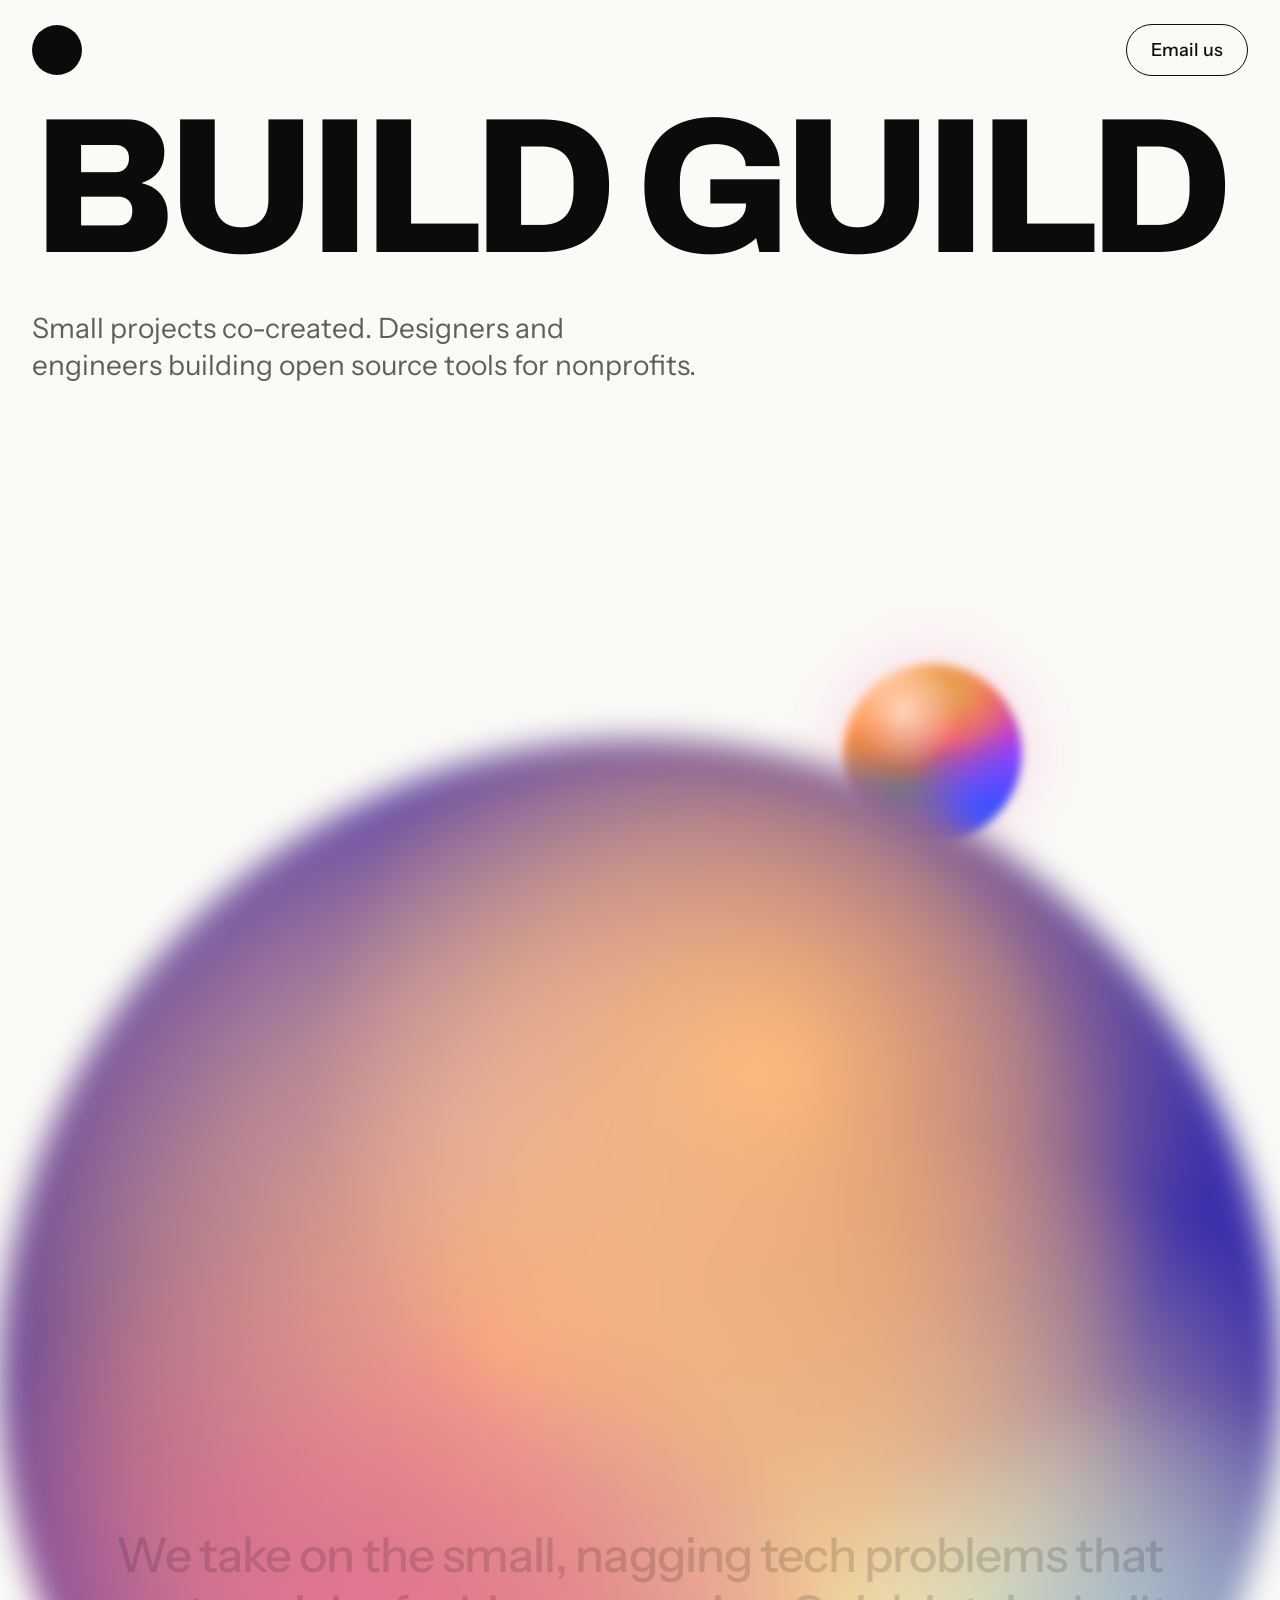
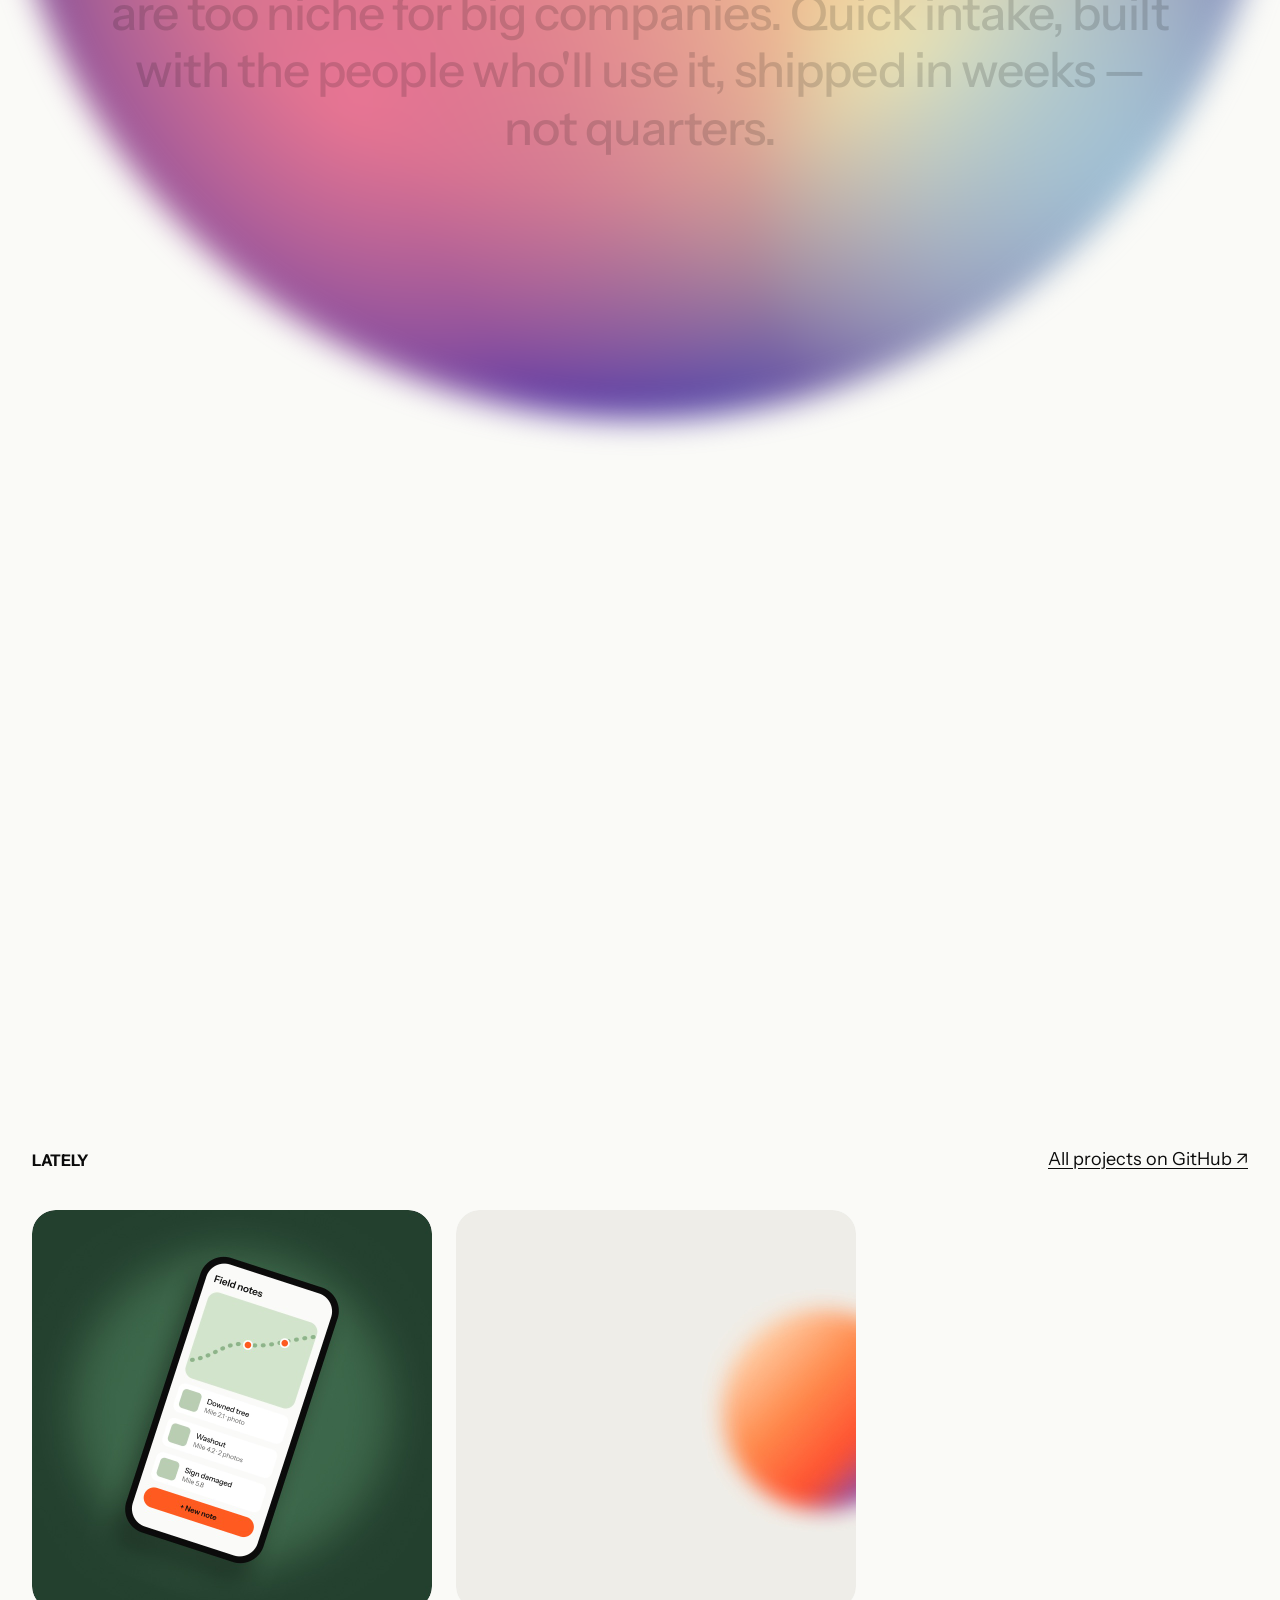
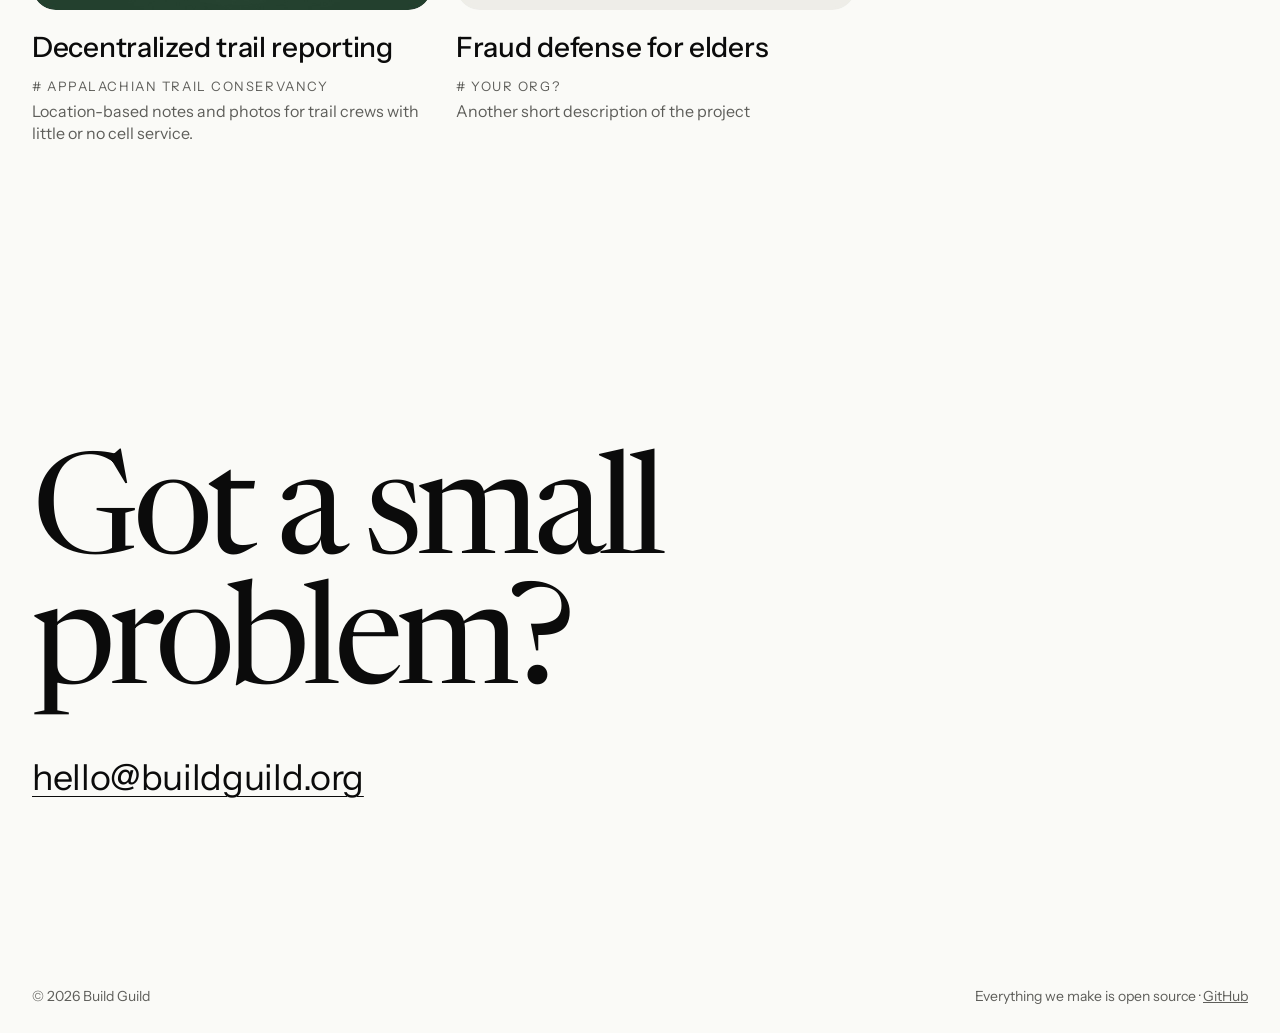
==== index.html @ 475744c8 "Build Guild landing page v1 One-page site built from the Figma "Option B — Simple" design: full-heig" ====
<!doctype html>
<html lang="en">
<head>
  <meta charset="utf-8">
  <meta name="viewport" content="width=device-width, initial-scale=1">
  <title>Build Guild — Small projects co-created</title>
  <meta name="description" content="Designers and engineers building open source tools for nonprofits. Quick intake, built with the people who'll use it, shipped in weeks.">
  <meta property="og:title" content="Build Guild">
  <meta property="og:description" content="Small projects co-created. Designers and engineers building open source tools for nonprofits.">
  <meta property="og:type" content="website">
  <link rel="icon" href="favicon.svg" type="image/svg+xml">

  <link rel="preconnect" href="https://fonts.googleapis.com">
  <link rel="preconnect" href="https://fonts.gstatic.com" crossorigin>
  <link href="https://fonts.googleapis.com/css2?family=Archivo:wght@800&family=Instrument+Sans:wght@400;500;700&family=Newsreader:opsz,wght@6..72,400&display=swap" rel="stylesheet">
  <link rel="stylesheet" href="styles.css?v=12">
  <script src="script.js?v=12" defer></script>
</head>
<body>
  <div class="page">
    <header class="nav wrap">
      <a class="logo" href="#top" aria-label="Build Guild home">
        <span class="logo-dot" aria-hidden="true"></span>
      </a>
      <a class="pill" href="mailto:hello@buildguild.org">Email us</a>
    </header>

    <main id="top">
      <section class="hero wrap">
        <div class="sphere sphere--warm sphere--big" data-parallax=".22" data-center-target aria-hidden="true"><span class="swirl"><i></i><i></i><i></i><i></i><i></i></span></div>
        <div class="orb-multi" data-parallax=".5" data-wander="30" aria-hidden="true"></div>
        <h1 class="headline">BUILD GUILD</h1>
        <p class="intro">Small projects co-created. Designers and engineers building open source tools for nonprofits.</p>
      </section>

      <section class="what">
        <div class="wrap">
          <p class="statement" data-center-on-sphere data-scrub>We take on the small, nagging tech problems that are too niche for big companies. Quick intake, built with the people who'll use it, shipped in weeks — not quarters.</p>
        </div>
      </section>

      <section class="lately" data-theme="dark" aria-labelledby="lately-title">
        <div class="wrap">
          <div class="lately__head">
            <h2 id="lately-title" class="eyebrow">Lately</h2>
            <a class="text-link" href="https://github.com/mlaugh4">All projects on GitHub ↗</a>
          </div>

          <ul class="cards">
            <li class="card">
              <img class="card__img" src="assets/trail-card.jpg" width="800" height="800" alt="A phone showing a field notes app with a trail map, location pins, and notes like “Downed tree, Mile 2.1”.">
              <h3 class="card__title">Decentralized trail reporting</h3>
              <p class="card__tag"># Appalachian Trail Conservancy</p>
              <p class="card__desc">Location-based notes and photos for trail crews with little or no cell service.</p>
            </li>
            <li class="card">
              <img class="card__img" src="assets/next-card.jpg" width="800" height="800" alt="" loading="lazy">
              <h3 class="card__title">Fraud defense for elders</h3>
              <p class="card__tag"># Your org?</p>
              <p class="card__desc">Another short description of the project</p>
            </li>
          </ul>
        </div>
      </section>

      <section class="contact" data-theme="dark" aria-labelledby="contact-title">
        <div class="wrap">
          <h2 id="contact-title" class="contact__title">Got a small<br>problem?</h2>
          <a class="contact__email" href="mailto:hello@buildguild.org">hello@buildguild.org</a>
        </div>
      </section>
    </main>

    <footer class="footer" data-theme="dark">
      <div class="wrap footer__inner">
        <p>© 2026 Build Guild</p>
        <p>Everything we make is open source · <a href="https://github.com/mlaugh4">GitHub</a></p>
      </div>
    </footer>
  </div>
</body>
</html>
---- styles.css ----
/* Build Guild — values come from the Figma file "Build Guild — Landing Page",
   page "Option B — Simple", frame "Simple — Desktop (1440)" + mobile frame. */

:root {
  --bg: #FAFAF7;
  --ink: #0B0B0B;
  --muted: #5E5E5A;
  --line: #DAD8D2;

  --nav-h: 101px;       /* 24 + 53 (pill) + 24 */
  --pad: 32px;          /* side padding: 32 desktop, 24 mobile */
  --max: 1440px;

  --sans: "Instrument Sans", system-ui, sans-serif;
  --display: "Archivo", "Arial Black", sans-serif;
  --serif: "Newsreader", Georgia, serif;
}

@media (max-width: 767px) {
  :root { --pad: 24px; --nav-h: 90px; }
}

/* Dark scene: script.js adds .is-dark to <html> while the Lately section
   is in the middle of the screen. Registering the colors lets them fade. */
@property --bg    { syntax: "<color>"; inherits: true; initial-value: #FAFAF7; }
@property --ink   { syntax: "<color>"; inherits: true; initial-value: #0B0B0B; }
@property --muted { syntax: "<color>"; inherits: true; initial-value: #5E5E5A; }
:root { transition: --bg .9s ease, --ink .9s ease, --muted .9s ease; }
:root.is-dark { --bg: #111111; --ink: #F3F1EC; --muted: #A9A59C; }

*, *::before, *::after { box-sizing: border-box; }
html { -webkit-text-size-adjust: 100%; scroll-behavior: smooth; }
body {
  margin: 0;
  background: var(--bg);
  color: var(--ink);
  font-family: var(--sans);
  -webkit-font-smoothing: antialiased;
}
h1, h2, h3, p, ul { margin: 0; padding: 0; }
ul { list-style: none; }
img { display: block; max-width: 100%; height: auto; }
a { color: inherit; }
a:focus-visible { outline: 2px solid var(--ink); outline-offset: 4px; }

.page { position: relative; overflow-x: clip; }
.wrap { max-width: var(--max); margin-inline: auto; padding-inline: var(--pad); }
main > section, .footer { position: relative; z-index: 1; }

/* ---------- Nav ---------- */
.nav {
  display: flex; justify-content: space-between; align-items: center;
  padding-block: 24px;
  position: relative; z-index: 2;
}
@media (max-width: 767px) { .nav { padding-block: 20px; } }

.logo { display: block; border-radius: 50%; }
.logo-dot { display: block; width: 50px; height: 50px; border-radius: 50%; background: var(--ink); }
.pill {
  font: 500 18px/1 var(--sans);
  text-decoration: none;
  padding: 16px 24px;
  border: 1.5px solid var(--ink);
  border-radius: 999px;
  transition: background .2s, color .2s;
}
.pill:hover { background: var(--ink); color: var(--bg); }
@media (max-width: 767px) { .pill { font-size: 15px; padding: 12px 20px; } }

/* ---------- Spheres ----------
   Slightly out-of-focus spheres with a dark rim, film grain, and soft color blobs
   that drift and swirl so the gradient looks alive. Markup:
   <div class="sphere ..."><span class="swirl"><i></i>×5</span></div>      */
.sphere {
  --base: #1B1280;                 /* deep indigo that shows at the rim */
  --rim: rgba(20, 10, 110, .9);
  --spin: 48s;
  position: relative;
  display: block;
  border-radius: 50%;
  overflow: hidden;
  isolation: isolate;
  background: var(--base);
  transform: translate3d(0, var(--py, 0px), 0);  /* --py = parallax offset set by script.js */
  filter: blur(var(--soft, 0px));  /* slightly out of focus, edge included */
}
.swirl {
  position: absolute; inset: -15%;
  animation: spin var(--spin) linear infinite;
}
.swirl > i {
  position: absolute;
  width: var(--w); aspect-ratio: 1;
  left: var(--x); top: var(--y);
  border-radius: 50%;
  background: radial-gradient(circle, var(--c) 0%, color-mix(in srgb, var(--c) 55%, transparent) 38%, transparent 70%);
  animation: drift var(--t) ease-in-out var(--d, 0s) infinite alternate;
  will-change: transform;
}
/* soft light on top-left + darker rim for a 3D feel */
.sphere::after {
  content: ""; position: absolute; inset: 0; z-index: 2; border-radius: 50%;
  background:
    radial-gradient(circle at 36% 30%, rgba(255, 255, 255, .22) 0, transparent 38%),
    radial-gradient(circle at 46% 42%, transparent 50%, var(--rim) 100%);
  pointer-events: none;
}
/* film grain */
.sphere::before {
  content: ""; position: absolute; inset: 0; z-index: 3; border-radius: 50%;
  background-image: url("data:image/svg+xml,%3Csvg xmlns='http://www.w3.org/2000/svg' width='160' height='160'%3E%3Cfilter id='n'%3E%3CfeTurbulence type='fractalNoise' baseFrequency='.9' numOctaves='2' stitchTiles='stitch'/%3E%3C/filter%3E%3Crect width='100%25' height='100%25' filter='url(%23n)'/%3E%3C/svg%3E");
  opacity: .16; mix-blend-mode: overlay;
  pointer-events: none;
}

@keyframes spin { to { transform: rotate(360deg); } }
@keyframes drift {
  0%   { transform: translate(0, 0) scale(1); }
  50%  { transform: translate(var(--dx), var(--dy)) scale(1.15); }
  100% { transform: translate(calc(var(--dx) * -.7), calc(var(--dy) * .6)) scale(.92); }
}

/* Warm palette (big sphere + logo): orange, peach, coral, mint on indigo */
.sphere--warm { --c1: #FF8A3D; --c2: #FFC66E; --c3: #D8476E; --c4: #A6F0DC; --c5: #FF9F4A; }
.sphere--warm > .swirl > i:nth-child(1) { --c: var(--c1); --w: 80%; --x: 2%;  --y: 8%;  --dx: 14%;  --dy: 10%;  --t: 13s; }
.sphere--warm > .swirl > i:nth-child(2) { --c: var(--c2); --w: 62%; --x: 34%; --y: 34%; --dx: -12%; --dy: 14%;  --t: 17s; --d: -4s; }
.sphere--warm > .swirl > i:nth-child(3) { --c: var(--c3); --w: 58%; --x: 4%;  --y: 40%; --dx: 16%;  --dy: -12%; --t: 19s; --d: -8s; }
.sphere--warm > .swirl > i:nth-child(4) { --c: var(--c4); --w: 50%; --x: 56%; --y: 50%; --dx: -14%; --dy: -10%; --t: 15s; --d: -2s; }
.sphere--warm > .swirl > i:nth-child(5) { --c: var(--c5); --w: 55%; --x: 30%; --y: 4%;  --dx: 10%;  --dy: 16%;  --t: 23s; --d: -11s; }

@media (prefers-reduced-motion: reduce) {
  .swirl, .swirl > i { animation: none; }
}

/* Placement */

.sphere--big {
  --s: max(620px, 100vw);          /* full page width (never smaller than 620 on phones) */
  /* lighter version of the warm palette */
  --base: #3A2FA8;
  --rim: rgba(58, 47, 168, .6);
  --c1: #FFA063; --c2: #FFD593; --c3: #E8718F; --c4: #C0F6E7; --c5: #FFB36C;
  --soft: calc(var(--s) * .012);
  position: absolute; z-index: 1;  /* in front of the small accent sphere */
  width: var(--s); height: var(--s);
  left: 50%; margin-left: calc(var(--s) / -2);
  top: calc(100% - var(--peek));   /* top arc peeks up from the bottom of the first screen */
  pointer-events: none;
}

/* Small accent sphere — the original static multicolor version */
.orb-multi {
  --s: 179px;
  position: absolute;
  z-index: 0;               /* tucked behind the big sphere */
  width: var(--s); height: var(--s);
  left: calc(50% + 187px);  /* 907px from the left edge in the 1440 frame */
  top: calc(100% - var(--peek) - 90px);
  border-radius: 50%;
  background:
    radial-gradient(circle at 34% 27%, rgba(255,244,230,.75) 0, transparent 32%),
    radial-gradient(circle at 23% 39%, rgba(255,106,31,.65) 0, transparent 34%),
    radial-gradient(circle at 65% 17%, rgba(216,184,67,.70) 0, transparent 34%),
    radial-gradient(circle at 80% 83%, rgba(45,91,255,.85) 0, transparent 40%),
    radial-gradient(circle at 28% 75%, rgba(42,148,131,.75) 0, transparent 45%),
    linear-gradient(135deg, #FFE7C7 0%, #FF9A5A 25%, #FF4F6E 50%, #9B3CFF 75%, #1F2BFF 100%);
  filter: blur(5px);
  box-shadow: 0 0 60px 10px rgba(255, 95, 162, .18);
  /* --wx/--wy = slow wander, --py = parallax (both set by script.js) */
  transform: translate3d(var(--wx, 0px), calc(var(--py, 0px) + var(--wy, 0px)), 0);
  will-change: transform;
  pointer-events: none;
}
@media (max-width: 767px) {
  .orb-multi { --s: 96px; left: auto; right: var(--pad); top: calc(100% - var(--peek) - 48px); filter: blur(3px); }
}

/* ---------- Hero ---------- */
.hero {
  position: relative;
  z-index: 0;
  /* nav + hero fill the first screen */
  min-height: calc(100vh - var(--nav-h));
  min-height: calc(100svh - var(--nav-h));
  padding-top: 0;
  padding-bottom: 160px;
  --peek: 160px;          /* how much of the big sphere shows on the first screen */
}
.headline {
  position: relative; z-index: 2;
  font-family: var(--display);
  font-weight: 800;
  /* "BUILD GUILD" is ~6.25em wide; fill the content width (220px at 1440) */
  font-size: min(240px, calc((min(100vw, var(--max)) - 2 * var(--pad)) / 6.3));
  line-height: .92;
  letter-spacing: -.05em;
  white-space: nowrap;
}
.intro {
  position: relative; z-index: 2;
  margin-top: 32px;
  max-width: 667px;
  font-size: 28px; line-height: 1.35;
  color: var(--muted);
}
@media (max-width: 767px) {
  .hero { padding-top: 8px; padding-bottom: 72px; --peek: 40svh; }  /* tall phone screens: show more sphere */
  .intro { margin-top: 20px; font-size: 20px; }
}

/* ---------- What we do ---------- */
.what { padding-block: 120px; }   /* padding-top is extended by script.js to center the statement on the sphere */
.statement .w { transition: opacity .15s linear; }
.statement {
  max-width: 1080px;
  margin-inline: auto;
  text-align: center;
  font-weight: 500;
  font-size: 48px; line-height: 1.2; letter-spacing: -.02em;
}
@media (max-width: 767px) {
  .what { padding-block: 56px; }
  .statement { font-size: 26px; }
}

/* ---------- Lately ---------- */
.lately {
  /* sits further down, and fills the screen like a scene of its own */
  margin-top: 80vh;   /* room for the sphere to rise clear before the projects arrive */
  min-height: 100vh; min-height: 100svh;
  display: flex; flex-direction: column; justify-content: center;
  padding-block: 120px;
}
.lately > .wrap { width: 100%; }
.lately__head {
  display: flex; justify-content: space-between; align-items: flex-end; gap: 16px;
  margin-bottom: 40px;
}
.eyebrow { font-weight: 700; font-size: 16px; letter-spacing: -.02em; text-transform: uppercase; }
.text-link { font-size: 18px; text-underline-offset: 3px; }
.text-link:hover { text-decoration-thickness: 2px; }

.cards { display: grid; grid-template-columns: repeat(auto-fill, minmax(280px, 400px)); gap: 40px 24px; }
.card__img { width: 100%; aspect-ratio: 1; object-fit: cover; border-radius: 24px; background: #EFEDE7; }
.card__title { margin-top: 20px; font-weight: 500; font-size: 28px; letter-spacing: -.01em; }
.card__tag { margin-top: 14px; font-size: 13px; letter-spacing: .12em; text-transform: uppercase; color: var(--muted); }
.card__desc { margin-top: 6px; font-size: 16px; line-height: 1.4; color: var(--muted); }
@media (max-width: 767px) {
  .lately { margin-top: 60vh; padding-block: 72px; }
  .lately__head { margin-bottom: 24px; }
  .eyebrow, .text-link { font-size: 14px; }
  .cards { grid-template-columns: 1fr; }
  .card__title { font-size: 24px; }
}

/* ---------- Contact ---------- */
.contact { padding-block: 160px; }
.contact__title {
  font-family: var(--serif);
  font-weight: 400;
  font-size: clamp(56px, 11vw, 160px);
  line-height: .92; letter-spacing: -.05em;
}
.contact__email {
  display: inline-block;
  margin-top: 40px;
  font-size: clamp(22px, 2.8vw, 40px); letter-spacing: -.01em;
  text-underline-offset: 6px; text-decoration-thickness: 1px;
}
.contact__email:hover { text-decoration-thickness: 2px; }
@media (max-width: 767px) {
  .contact { padding-block: 72px; }
  .contact__email { margin-top: 28px; }
}

/* ---------- Footer ---------- */
.footer { padding-block: 28px; font-size: 14px; color: var(--muted); }
.footer__inner { display: flex; justify-content: space-between; gap: 8px; flex-wrap: wrap; }
@media (max-width: 767px) { .footer__inner { flex-direction: column; } }
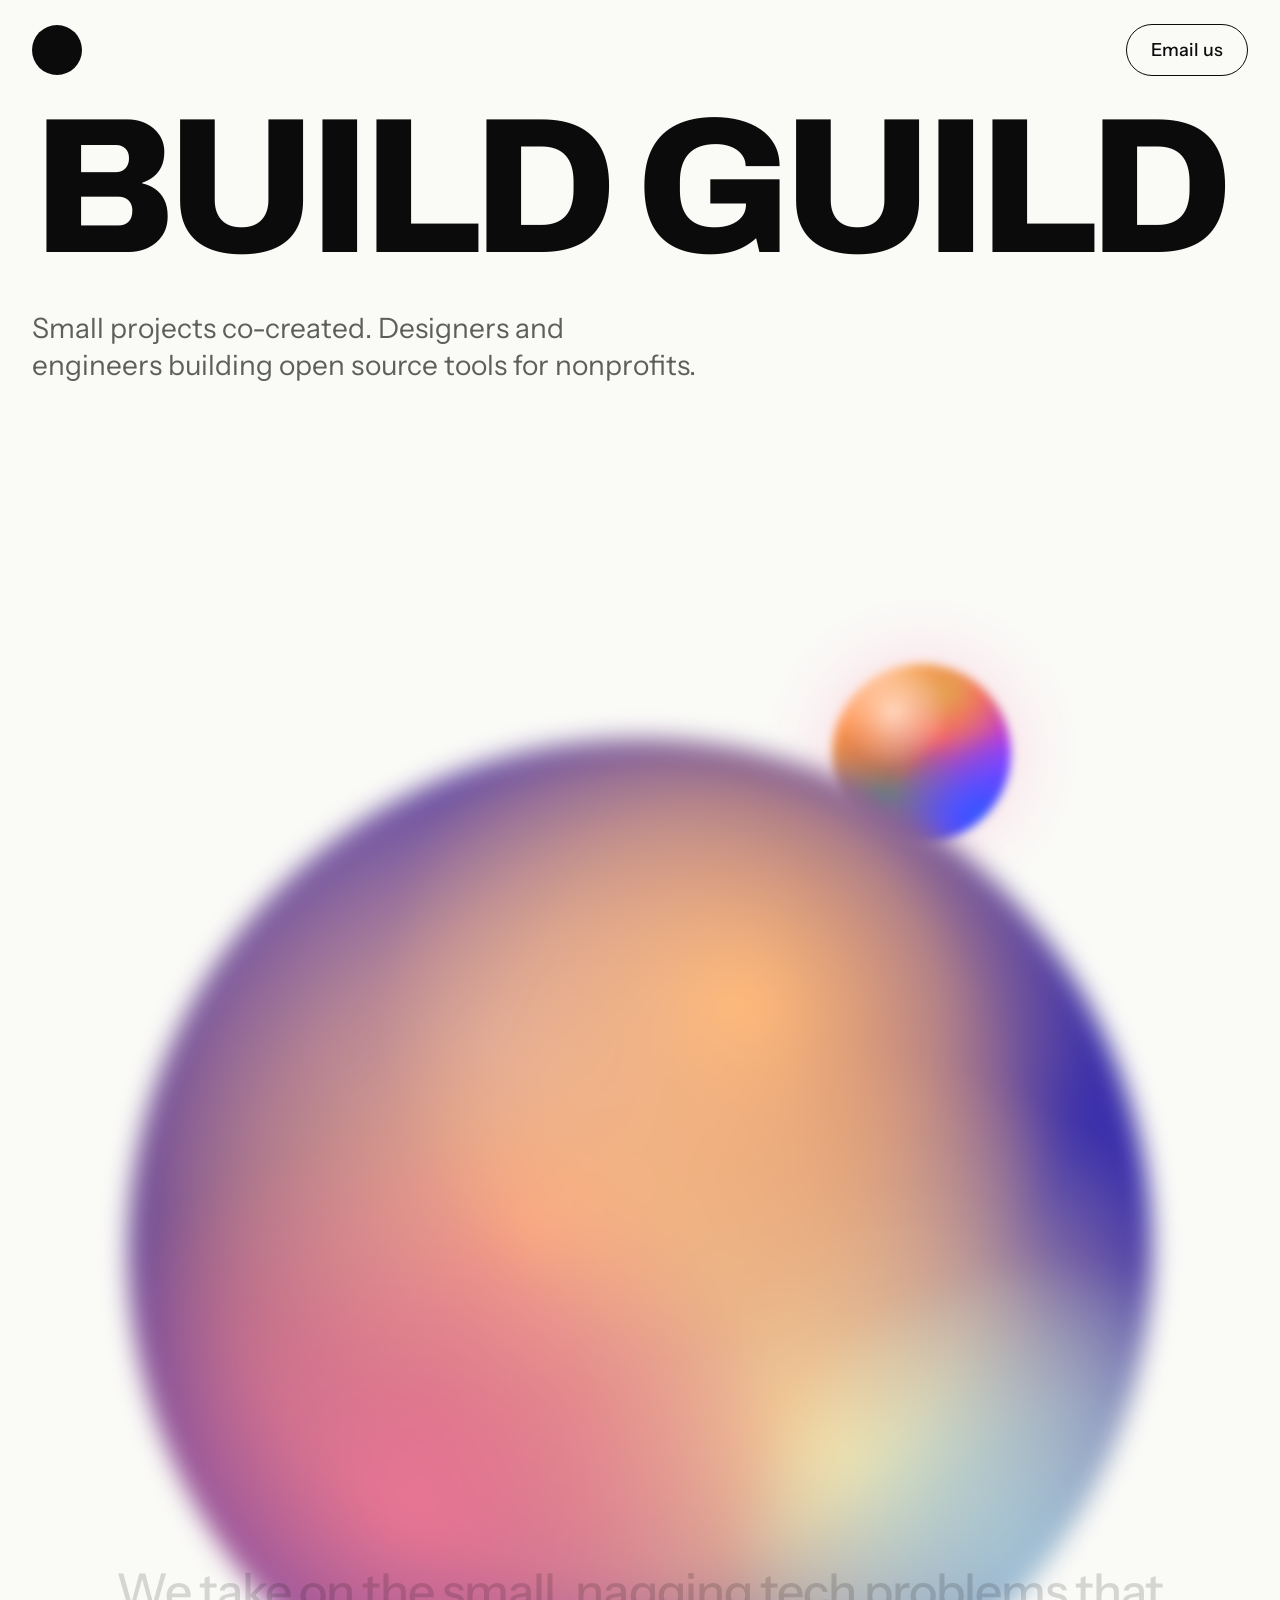
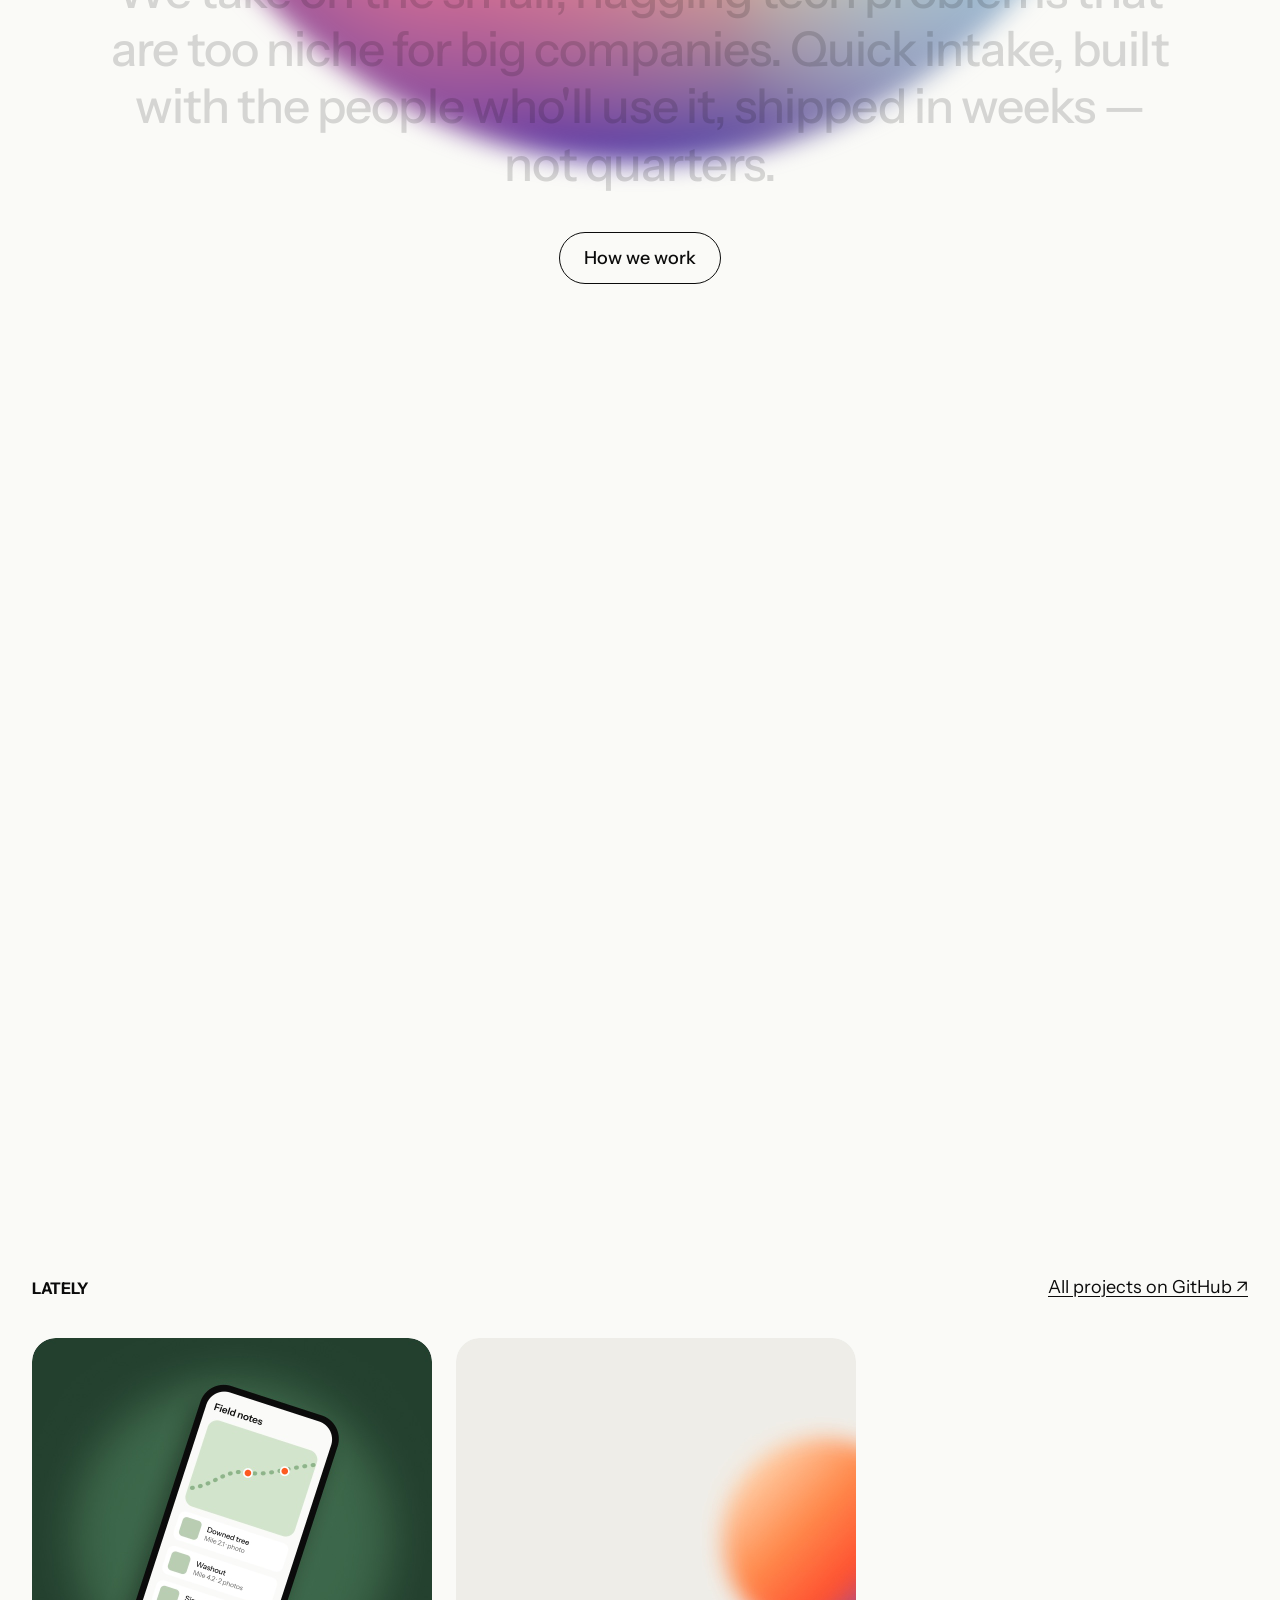
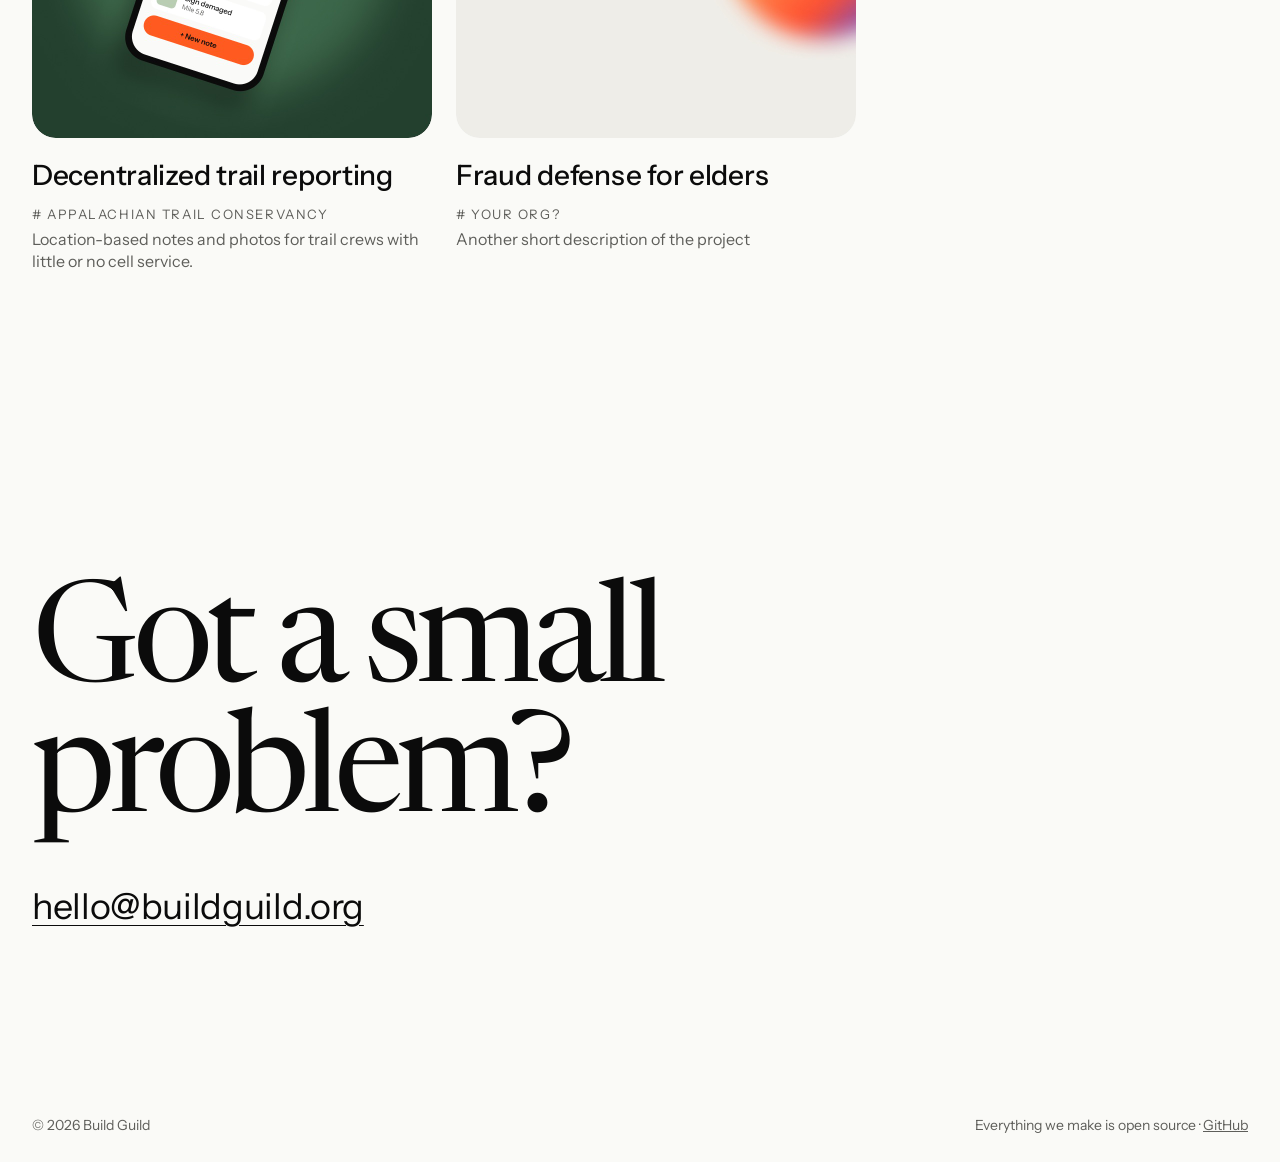
==== commit 29593327: "Safari sphere fix, scroll-grown sphere, Lately sphere, How we work button - Clip sphere colors with " ====
--- a/index.html
+++ b/index.html
@@ -13,8 +13,8 @@
   <link rel="preconnect" href="https://fonts.googleapis.com">
   <link rel="preconnect" href="https://fonts.gstatic.com" crossorigin>
   <link href="https://fonts.googleapis.com/css2?family=Archivo:wght@800&family=Instrument+Sans:wght@400;500;700&family=Newsreader:opsz,wght@6..72,400&display=swap" rel="stylesheet">
-  <link rel="stylesheet" href="styles.css?v=12">
-  <script src="script.js?v=12" defer></script>
+  <link rel="stylesheet" href="styles.css?v=18">
+  <script src="script.js?v=18" defer></script>
 </head>
 <body>
   <div class="page">
@@ -27,7 +27,7 @@
 
     <main id="top">
       <section class="hero wrap">
-        <div class="sphere sphere--warm sphere--big" data-parallax=".22" data-center-target aria-hidden="true"><span class="swirl"><i></i><i></i><i></i><i></i><i></i></span></div>
+        <div class="sphere sphere--warm sphere--big" data-parallax=".22" data-scale="0.8 1.1" data-center-target aria-hidden="true"><span class="swirl"><i></i><i></i><i></i><i></i><i></i></span></div>
         <div class="orb-multi" data-parallax=".5" data-wander="30" aria-hidden="true"></div>
         <h1 class="headline">BUILD GUILD</h1>
         <p class="intro">Small projects co-created. Designers and engineers building open source tools for nonprofits.</p>
@@ -35,11 +35,15 @@
 
       <section class="what">
         <div class="wrap">
-          <p class="statement" data-center-on-sphere data-scrub>We take on the small, nagging tech problems that are too niche for big companies. Quick intake, built with the people who'll use it, shipped in weeks — not quarters.</p>
+          <div class="what__inner" data-center-on-sphere>
+            <p class="statement" data-scrub>We take on the small, nagging tech problems that are too niche for big companies. Quick intake, built with the people who'll use it, shipped in weeks — not quarters.</p>
+            <div class="what__actions"><a class="pill" href="#how-we-work">How we work</a></div>
+          </div>
         </div>
       </section>
 
       <section class="lately" data-theme="dark" aria-labelledby="lately-title">
+        <div class="orb-multi orb-multi--lately" data-wander="30" data-reveal aria-hidden="true"></div>
         <div class="wrap">
           <div class="lately__head">
             <h2 id="lately-title" class="eyebrow">Lately</h2>
--- a/styles.css
+++ b/styles.css
@@ -79,14 +79,19 @@
   position: relative;
   display: block;
   border-radius: 50%;
-  overflow: hidden;
   isolation: isolate;
   background: var(--base);
-  transform: translate3d(0, var(--py, 0px), 0);  /* --py = parallax offset set by script.js */
+  /* --py = parallax offset, --sc = scroll-driven size (both set by script.js) */
+  transform: translate3d(0, var(--py, 0px), 0) scale(var(--sc, 1));
   filter: blur(var(--soft, 0px));  /* slightly out of focus, edge included */
+  /* No overflow:hidden here — Safari ignores rounded clipping on blurred
+     elements, so the swirl clips itself to the circle instead (below). */
 }
 .swirl {
   position: absolute; inset: -15%;
+  /* the sphere's circle, in swirl units (swirl is 130% of the sphere);
+     a centered circle looks the same at any rotation */
+  clip-path: circle(38.46% at 50% 50%);
   animation: spin var(--spin) linear infinite;
 }
 .swirl > i {
@@ -146,6 +151,7 @@
   width: var(--s); height: var(--s);
   left: 50%; margin-left: calc(var(--s) / -2);
   top: calc(100% - var(--peek));   /* top arc peeks up from the bottom of the first screen */
+  transform-origin: 50% 0;         /* grow downward from the top edge */
   pointer-events: none;
 }
 
@@ -163,7 +169,7 @@
     radial-gradient(circle at 23% 39%, rgba(255,106,31,.65) 0, transparent 34%),
     radial-gradient(circle at 65% 17%, rgba(216,184,67,.70) 0, transparent 34%),
     radial-gradient(circle at 80% 83%, rgba(45,91,255,.85) 0, transparent 40%),
-    radial-gradient(circle at 28% 75%, rgba(42,148,131,.75) 0, transparent 45%),
+    radial-gradient(circle at 28% 75%, var(--teal, rgba(42,148,131,.75)) 0, transparent 45%),
     linear-gradient(135deg, #FFE7C7 0%, #FF9A5A 25%, #FF4F6E 50%, #9B3CFF 75%, #1F2BFF 100%);
   filter: blur(5px);
   box-shadow: 0 0 60px 10px rgba(255, 95, 162, .18);
@@ -174,6 +180,28 @@
 }
 @media (max-width: 767px) {
   .orb-multi { --s: 96px; left: auto; right: var(--pad); top: calc(100% - var(--peek) - 48px); filter: blur(3px); }
+}
+
+/* Lately sphere: half off the right edge beside the cards. It glides in from
+   the right when the section arrives (script.js adds .is-in) and drifts. */
+.orb-multi--lately {
+  --teal: rgba(53, 118, 162, .75);
+  filter: none;                      /* crisp, unlike the hero's small sphere */
+  left: auto; right: -83px;          /* 96px visible, like the Figma frame */
+  top: calc(50% + 126px);
+  z-index: 0;
+  opacity: 0;
+  translate: 160px 0;
+  scale: .6;
+  transition: opacity 1s ease, translate 1.6s cubic-bezier(.16, 1, .3, 1), scale 1.6s cubic-bezier(.16, 1, .3, 1);
+}
+.orb-multi--lately.is-in { opacity: 1; translate: 0 0; scale: 1; }
+.lately > .wrap { position: relative; z-index: 1; }
+@media (max-width: 767px) {
+  .orb-multi--lately { --s: 120px; right: -48px; left: auto; top: calc(50% - 20px); filter: none; }   /* in the gap between the stacked cards */
+}
+@media (prefers-reduced-motion: reduce) {
+  .orb-multi--lately { transition: opacity .6s ease; translate: 0 0; scale: 1; }
 }
 
 /* ---------- Hero ---------- */
@@ -224,8 +252,13 @@
   .statement { font-size: 26px; }
 }
 
+.what__actions { margin-top: 40px; text-align: center; }
+.what__actions .pill { display: inline-block; }
+@media (max-width: 767px) { .what__actions { margin-top: 28px; } }
+
 /* ---------- Lately ---------- */
 .lately {
+  position: relative;
   /* sits further down, and fills the screen like a scene of its own */
   margin-top: 80vh;   /* room for the sphere to rise clear before the projects arrive */
   min-height: 100vh; min-height: 100svh;
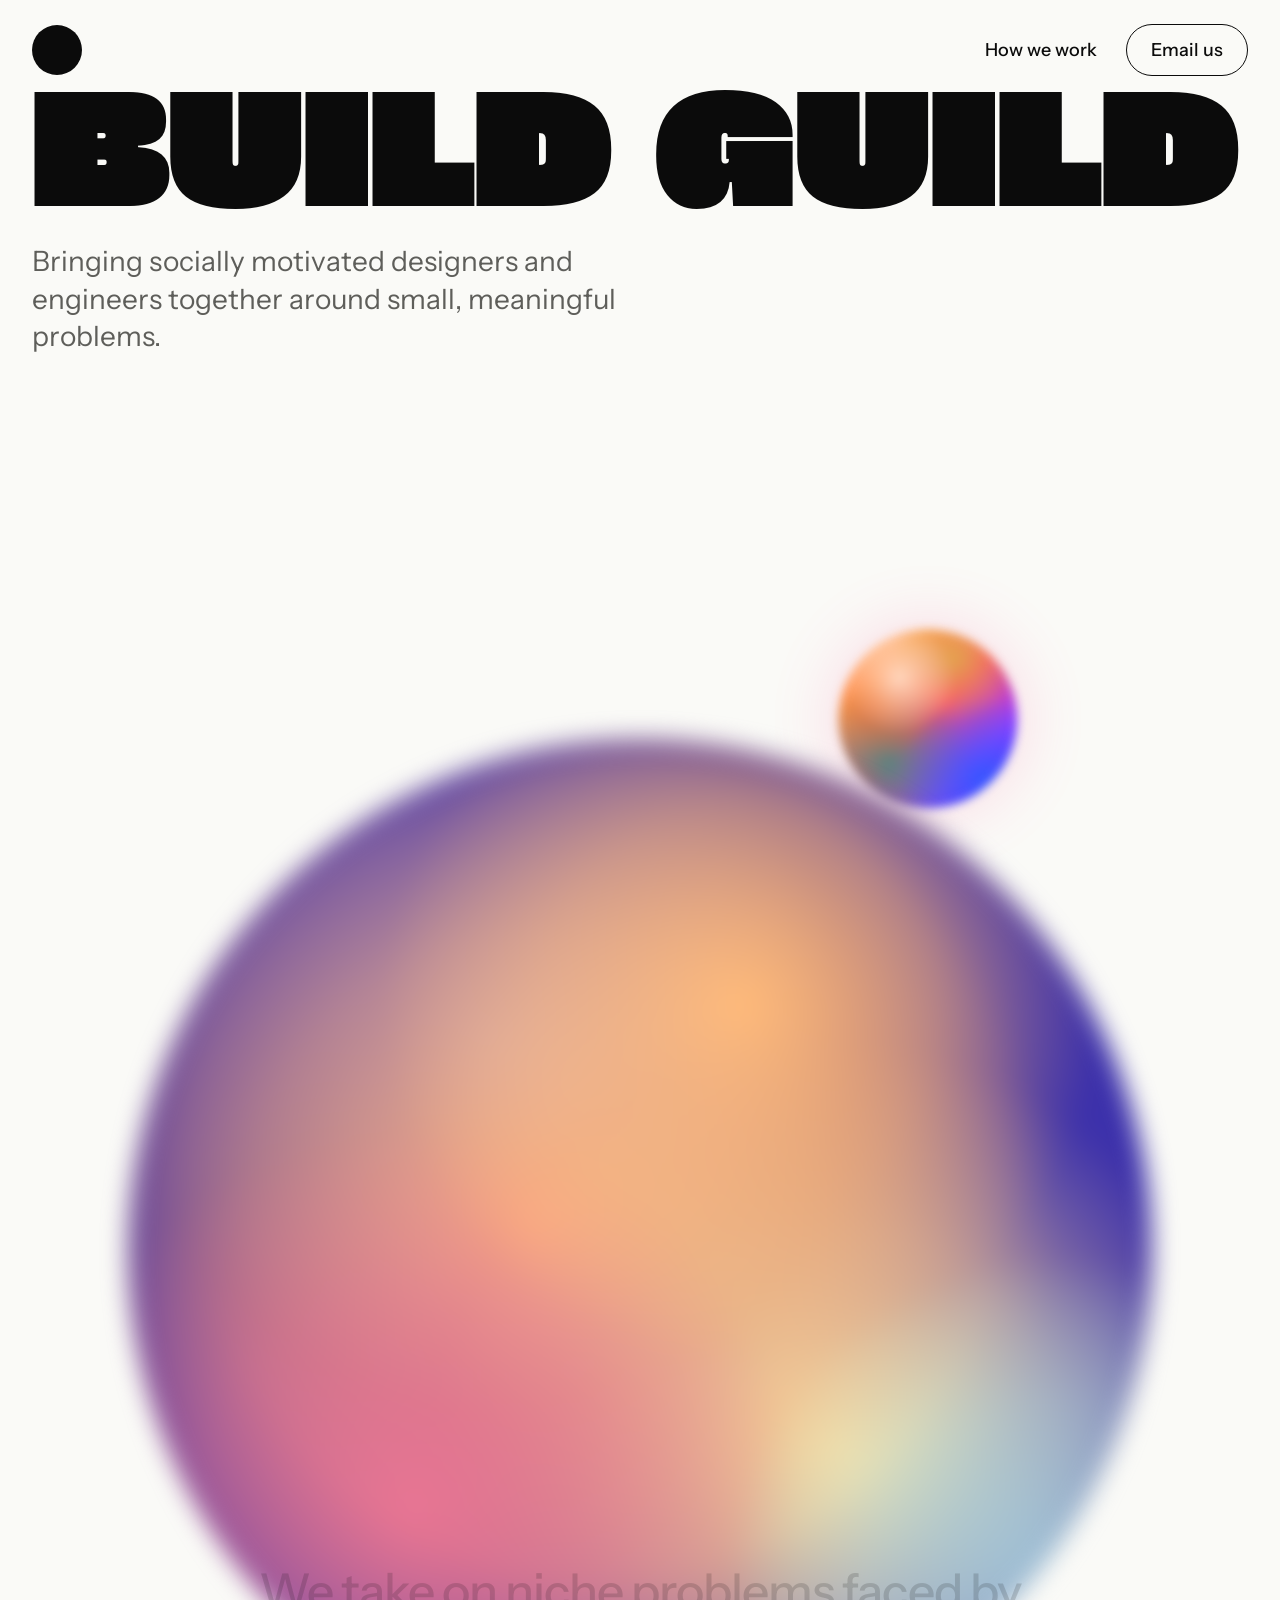
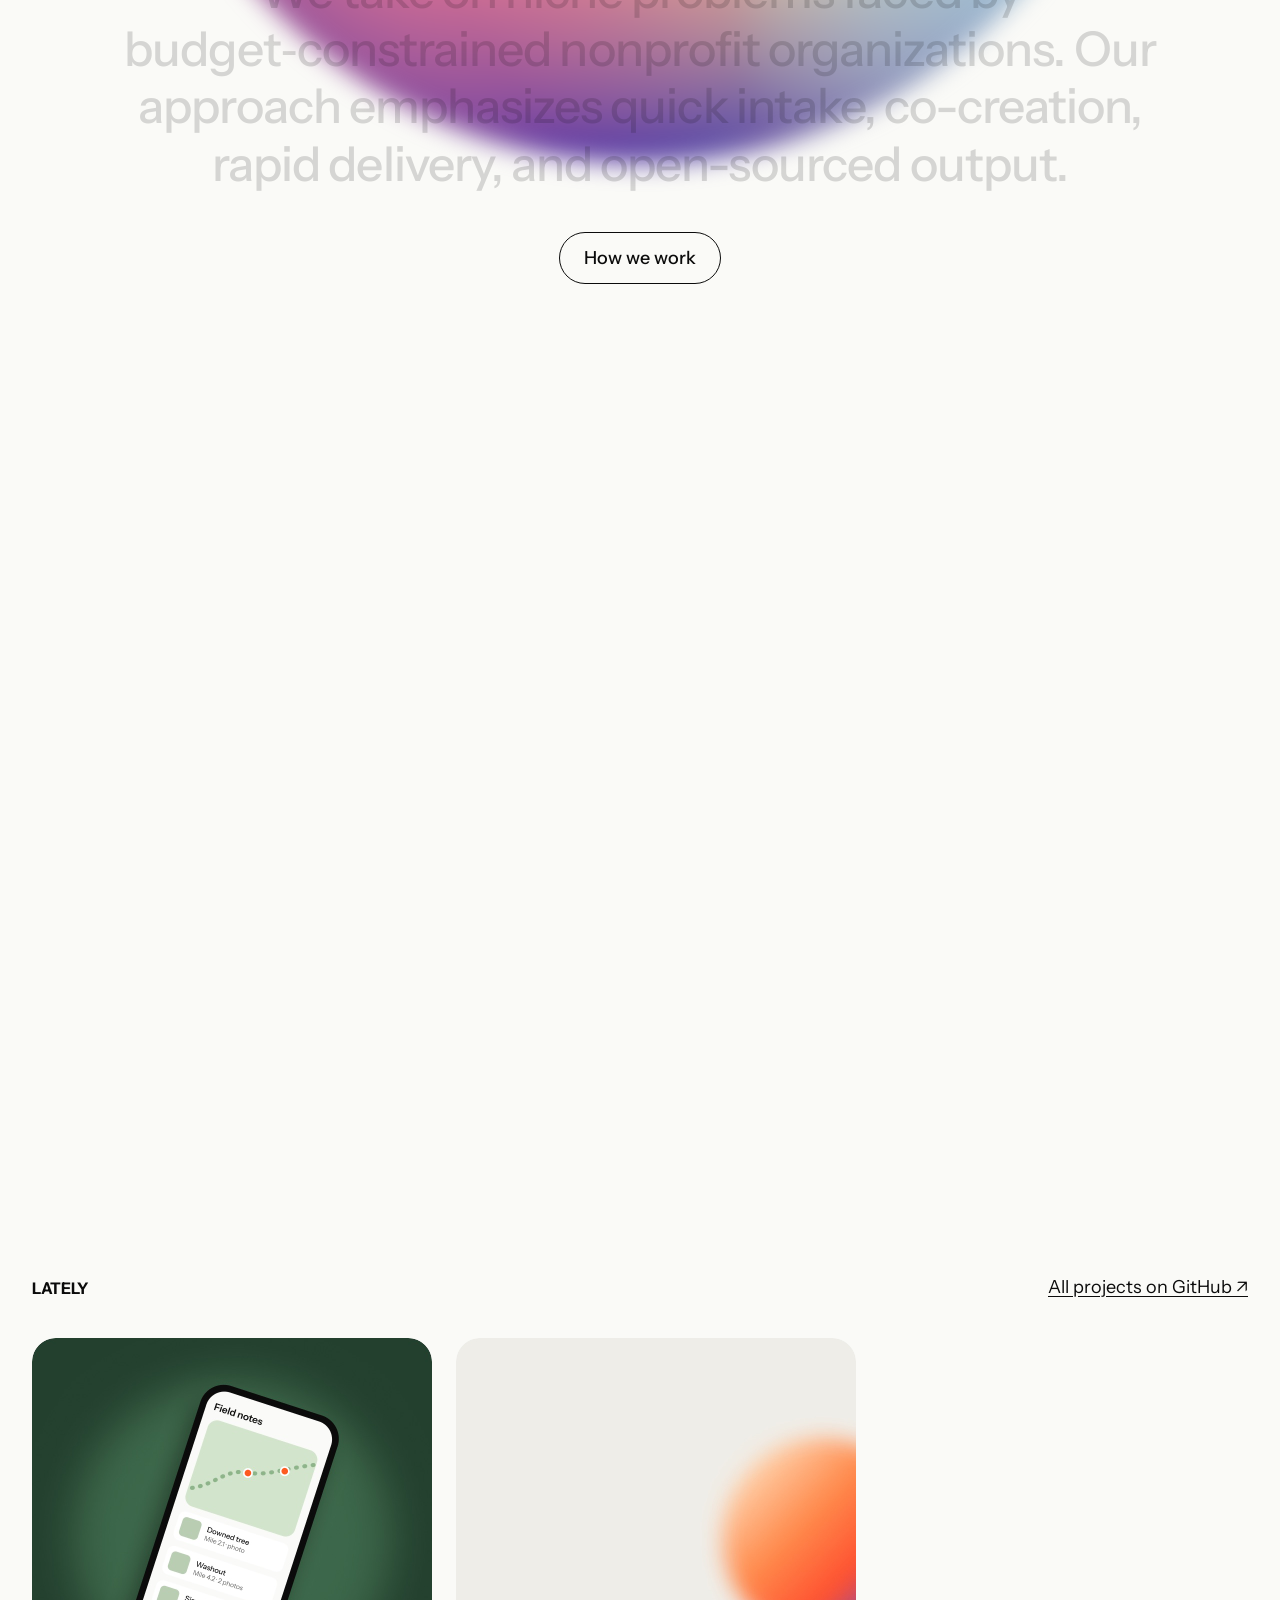
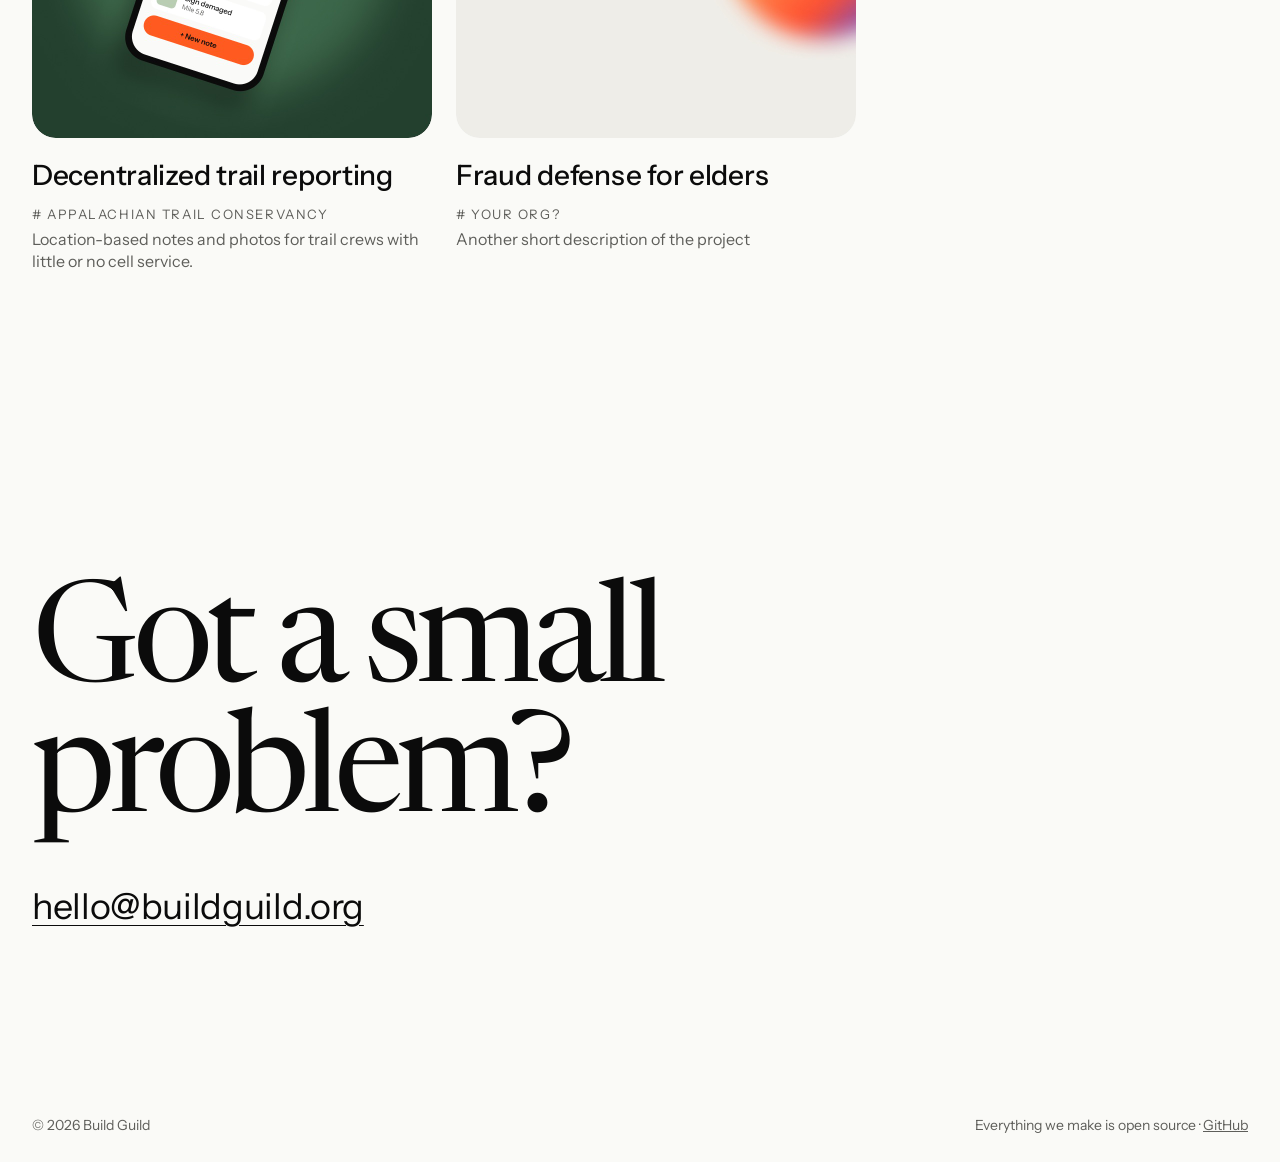
==== commit 8e1cfb11: "Tusker Grotesk headline, new intro and statement copy, How we work nav link - Headline in Tusker Gro" ====
--- a/index.html
+++ b/index.html
@@ -3,18 +3,18 @@
 <head>
   <meta charset="utf-8">
   <meta name="viewport" content="width=device-width, initial-scale=1">
-  <title>Build Guild — Small projects co-created</title>
-  <meta name="description" content="Designers and engineers building open source tools for nonprofits. Quick intake, built with the people who'll use it, shipped in weeks.">
+  <title>Build Guild — Small, meaningful problems</title>
+  <meta name="description" content="Designers and engineers building open source tools for nonprofits. Quick intake, co-creation, rapid delivery, and open-sourced output.">
   <meta property="og:title" content="Build Guild">
-  <meta property="og:description" content="Small projects co-created. Designers and engineers building open source tools for nonprofits.">
+  <meta property="og:description" content="Bringing socially motivated designers and engineers together around small, meaningful problems.">
   <meta property="og:type" content="website">
   <link rel="icon" href="favicon.svg" type="image/svg+xml">
 
   <link rel="preconnect" href="https://fonts.googleapis.com">
   <link rel="preconnect" href="https://fonts.gstatic.com" crossorigin>
   <link href="https://fonts.googleapis.com/css2?family=Archivo:wght@800&family=Instrument+Sans:wght@400;500;700&family=Newsreader:opsz,wght@6..72,400&display=swap" rel="stylesheet">
-  <link rel="stylesheet" href="styles.css?v=18">
-  <script src="script.js?v=18" defer></script>
+  <link rel="stylesheet" href="styles.css?v=25">
+  <script src="script.js?v=25" defer></script>
 </head>
 <body>
   <div class="page">
@@ -22,7 +22,10 @@
       <a class="logo" href="#top" aria-label="Build Guild home">
         <span class="logo-dot" aria-hidden="true"></span>
       </a>
-      <a class="pill" href="mailto:hello@buildguild.org">Email us</a>
+      <nav class="nav__actions" aria-label="Main">
+        <a class="pill pill--plain" href="#how-we-work">How we work</a>
+        <a class="pill" href="mailto:hello@buildguild.org">Email us</a>
+      </nav>
     </header>
 
     <main id="top">
@@ -30,13 +33,13 @@
         <div class="sphere sphere--warm sphere--big" data-parallax=".22" data-scale="0.8 1.1" data-center-target aria-hidden="true"><span class="swirl"><i></i><i></i><i></i><i></i><i></i></span></div>
         <div class="orb-multi" data-parallax=".5" data-wander="30" aria-hidden="true"></div>
         <h1 class="headline">BUILD GUILD</h1>
-        <p class="intro">Small projects co-created. Designers and engineers building open source tools for nonprofits.</p>
+        <p class="intro">Bringing socially motivated designers and engineers together around small, meaningful problems.</p>
       </section>
 
       <section class="what">
         <div class="wrap">
           <div class="what__inner" data-center-on-sphere>
-            <p class="statement" data-scrub>We take on the small, nagging tech problems that are too niche for big companies. Quick intake, built with the people who'll use it, shipped in weeks — not quarters.</p>
+            <p class="statement" data-scrub>We take on niche problems faced by budget&#8209;constrained nonprofit organizations. Our approach emphasizes quick intake, co-creation, rapid delivery, and open-sourced output.</p>
             <div class="what__actions"><a class="pill" href="#how-we-work">How we work</a></div>
           </div>
         </div>
--- a/styles.css
+++ b/styles.css
@@ -12,7 +12,7 @@
   --max: 1440px;
 
   --sans: "Instrument Sans", system-ui, sans-serif;
-  --display: "Archivo", "Arial Black", sans-serif;
+  --display: "Tusker Grotesk", "Archivo", "Arial Black", sans-serif;
   --serif: "Newsreader", Georgia, serif;
 }
 
@@ -27,6 +27,13 @@
 @property --muted { syntax: "<color>"; inherits: true; initial-value: #5E5E5A; }
 :root { transition: --bg .9s ease, --ink .9s ease, --muted .9s ease; }
 :root.is-dark { --bg: #111111; --ink: #F3F1EC; --muted: #A9A59C; }
+
+/* Headline face. Commercial font (Lewis McGuffie) — needs a web license before going public. */
+@font-face {
+  font-family: "Tusker Grotesk";
+  src: url("assets/fonts/TuskerGrotesk-9800Super.otf") format("opentype");
+  font-weight: 800; font-style: normal; font-display: swap;
+}
 
 *, *::before, *::after { box-sizing: border-box; }
 html { -webkit-text-size-adjust: 100%; scroll-behavior: smooth; }
@@ -67,6 +74,12 @@
 }
 .pill:hover { background: var(--ink); color: var(--bg); }
 @media (max-width: 767px) { .pill { font-size: 15px; padding: 12px 20px; } }
+
+.nav__actions { display: flex; align-items: center; gap: 4px; }
+/* borderless pill: same size and type, so it lines up with "Email us" */
+.pill--plain { border-color: transparent; }
+.pill--plain:hover { background: none; color: inherit; text-decoration: underline; text-underline-offset: 4px; }
+@media (max-width: 767px) { .nav__actions { gap: 0; } .pill--plain { padding-inline: 12px; } }
 
 /* ---------- Spheres ----------
    Slightly out-of-focus spheres with a dark rim, film grain, and soft color blobs
@@ -219,10 +232,10 @@
   position: relative; z-index: 2;
   font-family: var(--display);
   font-weight: 800;
-  /* "BUILD GUILD" is ~6.25em wide; fill the content width (220px at 1440) */
-  font-size: min(240px, calc((min(100vw, var(--max)) - 2 * var(--pad)) / 6.3));
+  /* "BUILD GUILD" is ~10.05em wide in Tusker; 136px fills the 1440 frame */
+  font-size: min(136px, calc((min(100vw, var(--max)) - 2 * var(--pad)) / 10.1));
   line-height: .92;
-  letter-spacing: -.05em;
+  letter-spacing: 0;
   white-space: nowrap;
 }
 .intro {
@@ -235,6 +248,8 @@
 @media (max-width: 767px) {
   .hero { padding-top: 8px; padding-bottom: 72px; --peek: 40svh; }  /* tall phone screens: show more sphere */
   .intro { margin-top: 20px; font-size: 20px; }
+  /* phones: stack BUILD / GUILD so it can stay big (each word ~5em) */
+  .headline { white-space: normal; font-size: calc((100vw - 2 * var(--pad)) / 5.1); line-height: 1.04; }
 }
 
 /* ---------- What we do ---------- */
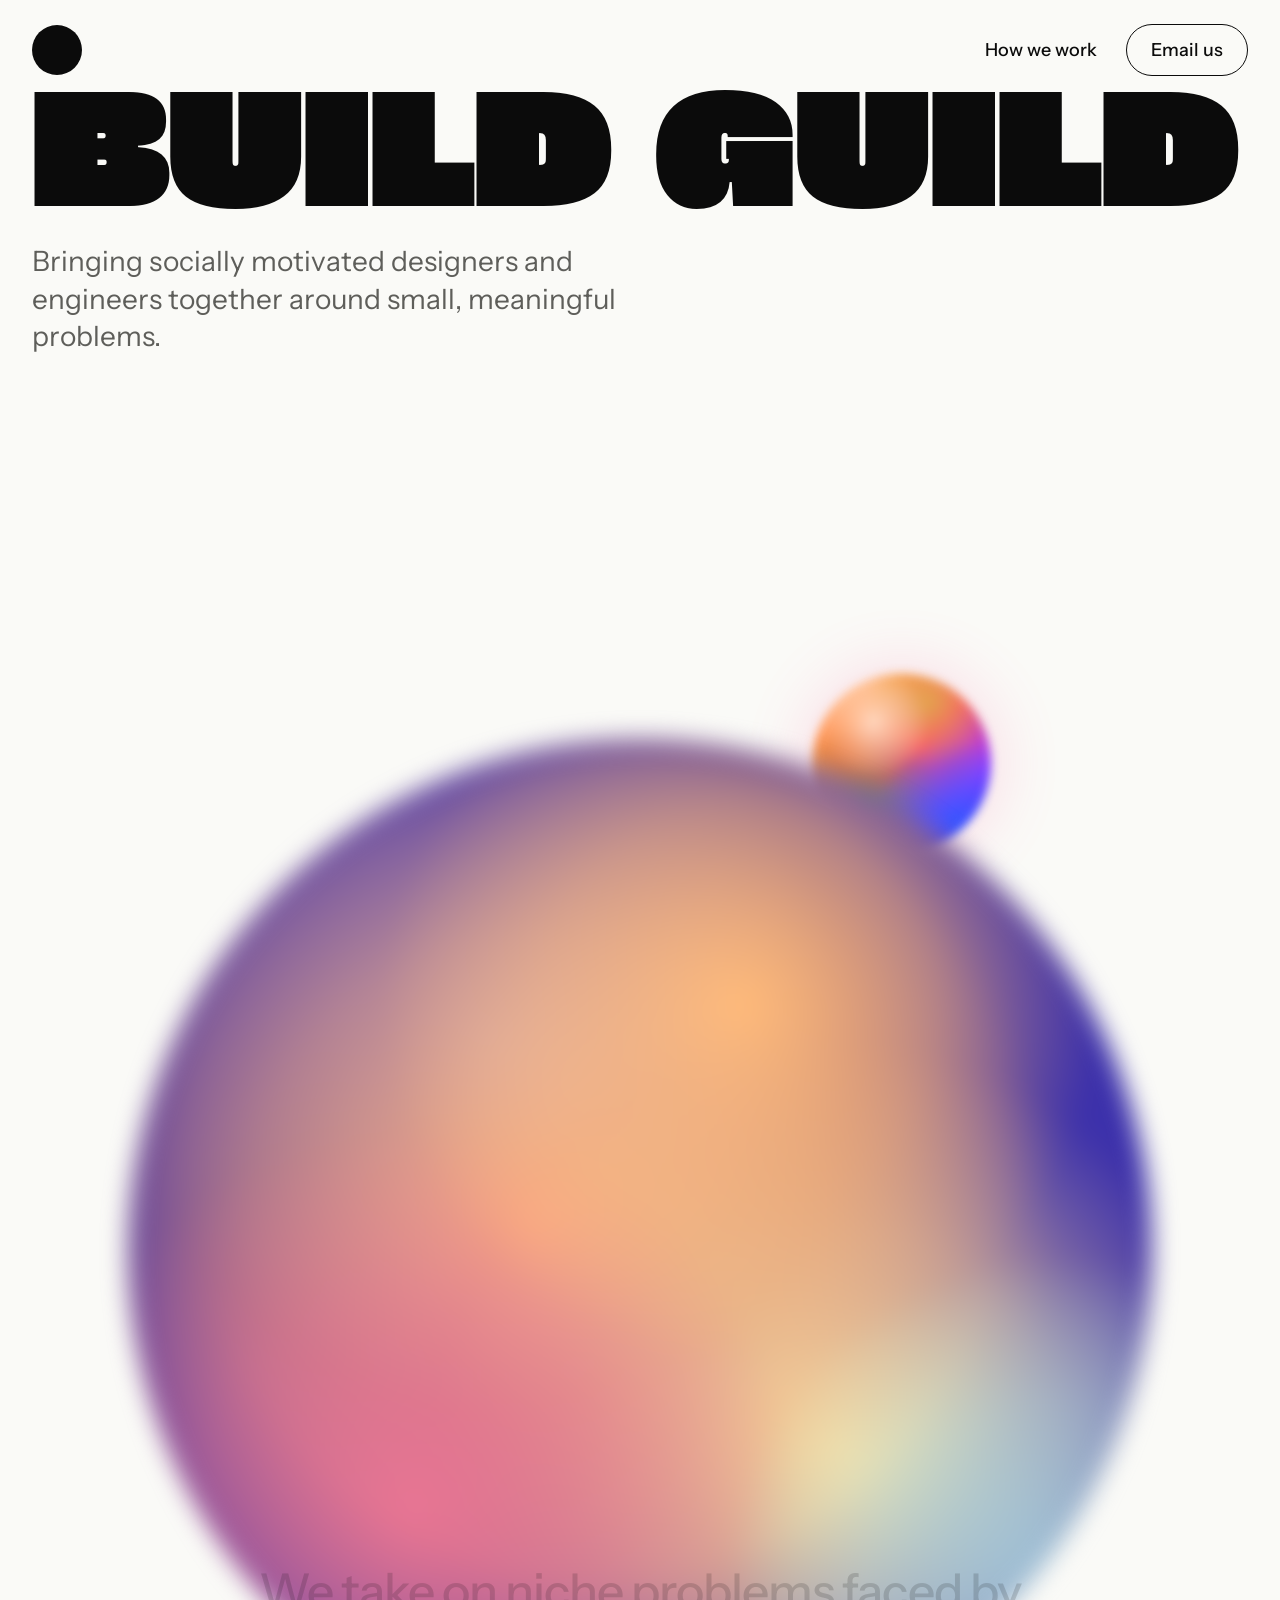
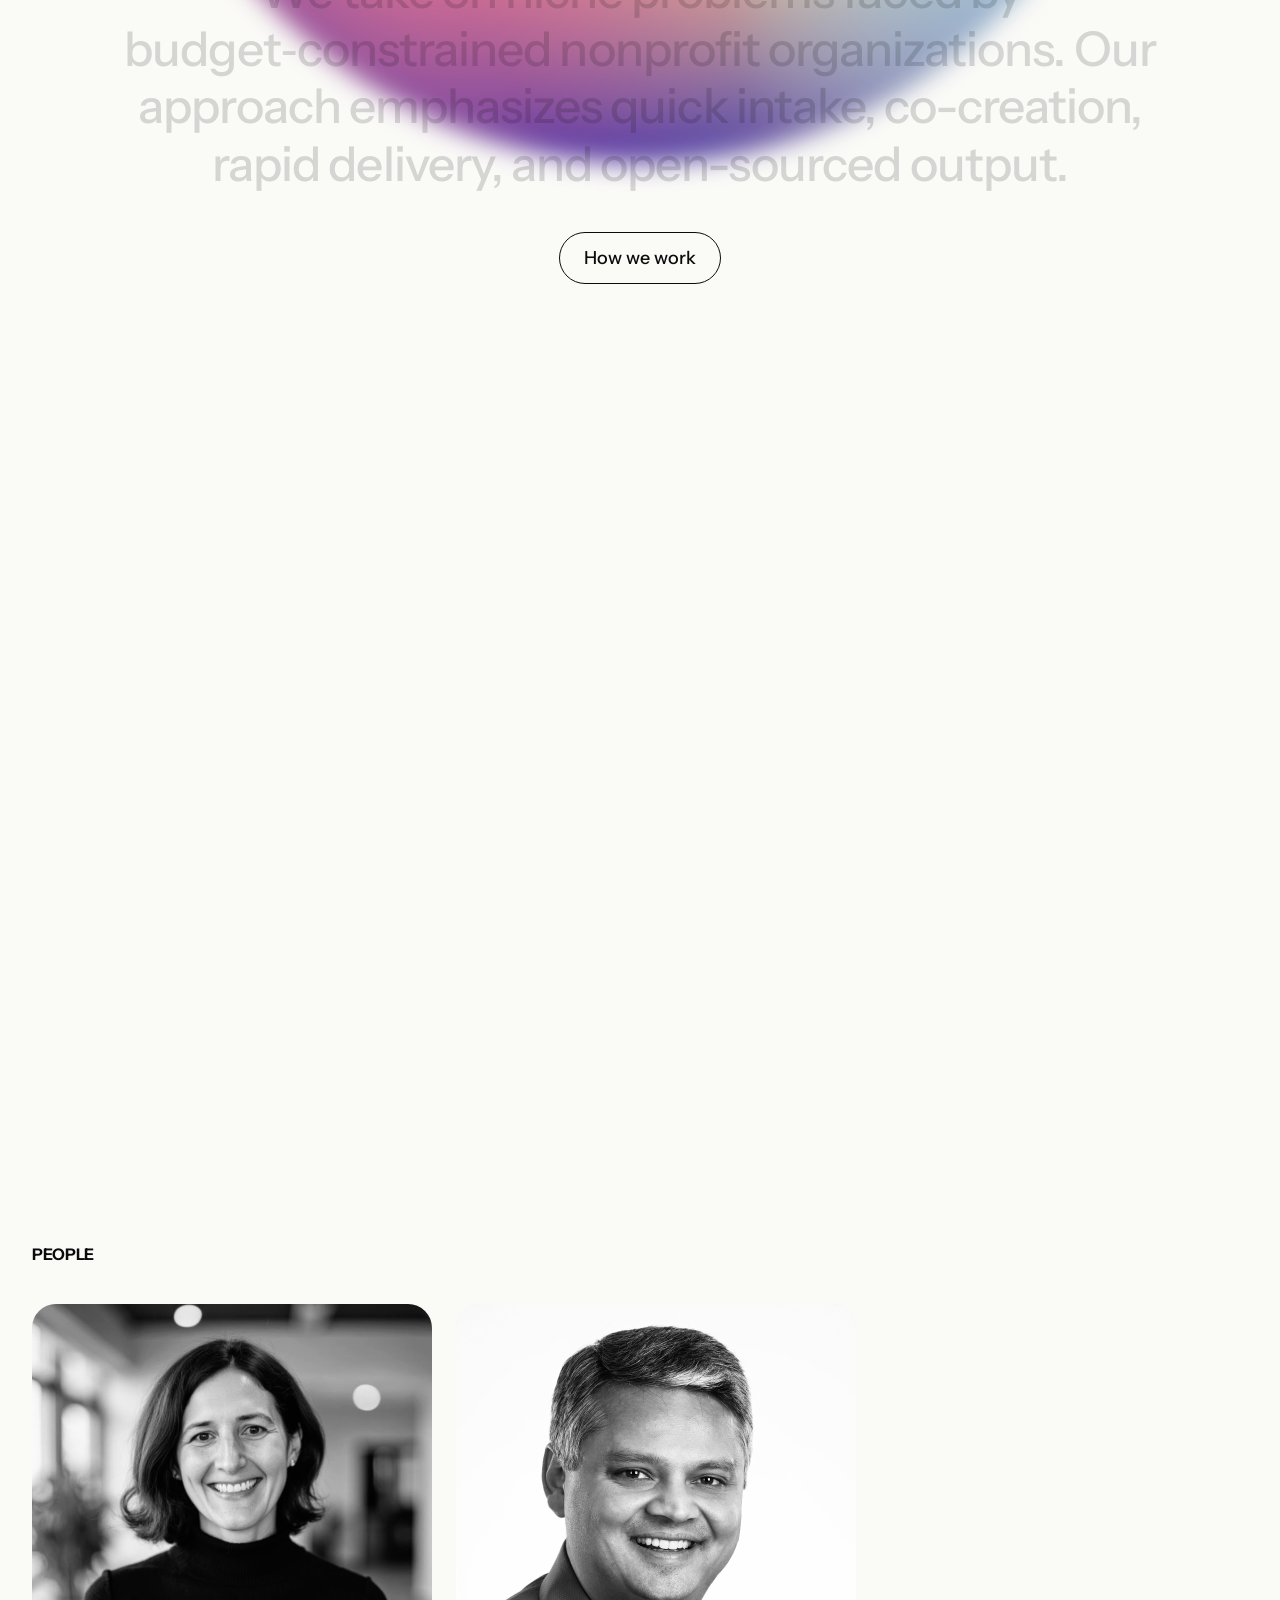
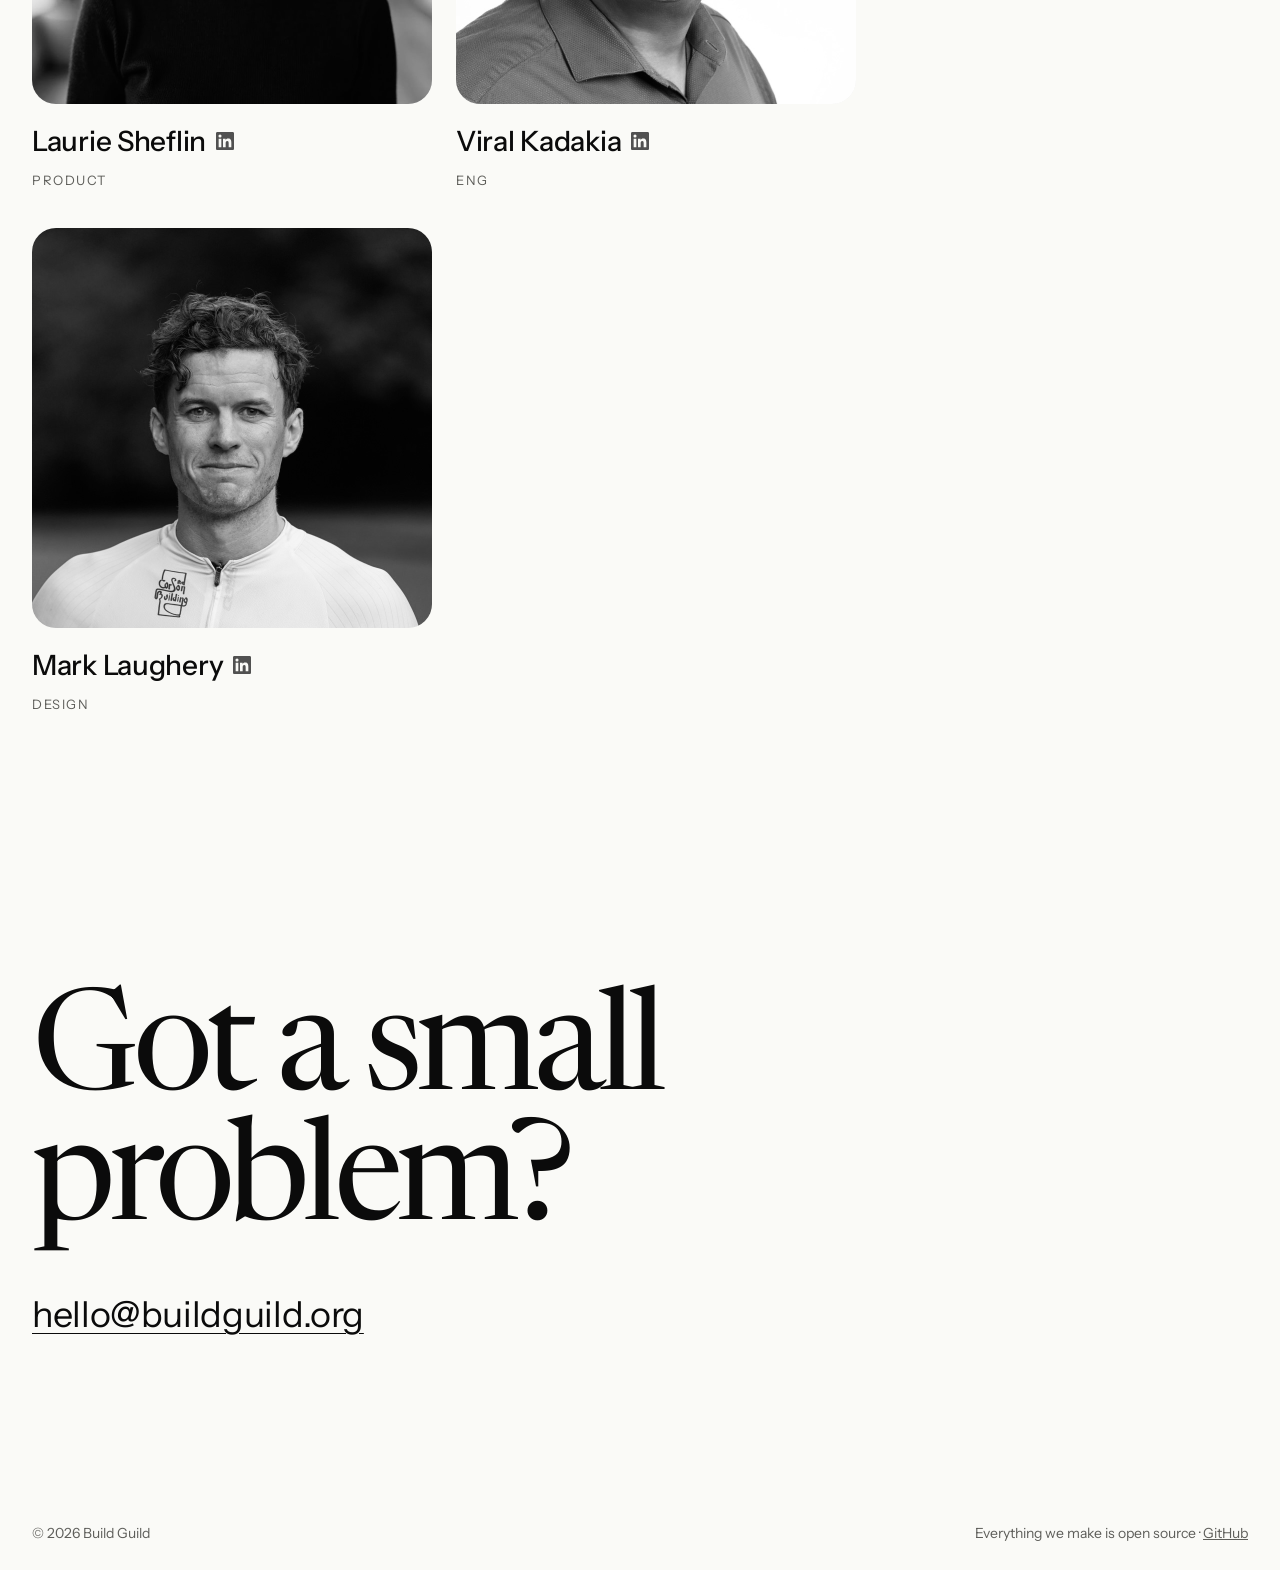
==== commit 999c967f: "Add People section and How we work page; hide Lately - People: Laurie, Viral, Mark with headshots, r" ====
--- a/index.html
+++ b/index.html
@@ -13,8 +13,8 @@
   <link rel="preconnect" href="https://fonts.googleapis.com">
   <link rel="preconnect" href="https://fonts.gstatic.com" crossorigin>
   <link href="https://fonts.googleapis.com/css2?family=Archivo:wght@800&family=Instrument+Sans:wght@400;500;700&family=Newsreader:opsz,wght@6..72,400&display=swap" rel="stylesheet">
-  <link rel="stylesheet" href="styles.css?v=25">
-  <script src="script.js?v=25" defer></script>
+  <link rel="stylesheet" href="styles.css?v=36">
+  <script src="script.js?v=36" defer></script>
 </head>
 <body>
   <div class="page">
@@ -23,7 +23,7 @@
         <span class="logo-dot" aria-hidden="true"></span>
       </a>
       <nav class="nav__actions" aria-label="Main">
-        <a class="pill pill--plain" href="#how-we-work">How we work</a>
+        <a class="pill pill--plain" href="how-we-work.html">How we work</a>
         <a class="pill" href="mailto:hello@buildguild.org">Email us</a>
       </nav>
     </header>
@@ -40,12 +40,13 @@
         <div class="wrap">
           <div class="what__inner" data-center-on-sphere>
             <p class="statement" data-scrub>We take on niche problems faced by budget&#8209;constrained nonprofit organizations. Our approach emphasizes quick intake, co-creation, rapid delivery, and open-sourced output.</p>
-            <div class="what__actions"><a class="pill" href="#how-we-work">How we work</a></div>
+            <div class="what__actions"><a class="pill" href="how-we-work.html">How we work</a></div>
           </div>
         </div>
       </section>
 
-      <section class="lately" data-theme="dark" aria-labelledby="lately-title">
+      <!-- Lately is hidden for now (remove "hidden" to bring it back) -->
+      <section class="lately" data-theme="dark" aria-labelledby="lately-title" hidden>
         <div class="orb-multi orb-multi--lately" data-wander="30" data-reveal aria-hidden="true"></div>
         <div class="wrap">
           <div class="lately__head">
@@ -70,6 +71,44 @@
         </div>
       </section>
 
+      <section class="lately people" data-theme="dark" aria-labelledby="people-title">
+        <div class="wrap">
+          <div class="lately__head">
+            <h2 id="people-title" class="eyebrow">People</h2>
+          </div>
+
+          <ul class="cards">
+            <li class="card">
+              <img class="card__img person__img" src="assets/people/laurie.jpg" width="800" height="800" alt="Portrait of Laurie Sheflin" loading="lazy">
+              <div class="card__row">
+                <h3 class="card__title">Laurie Sheflin</h3>
+                <a class="card__social" href="https://www.linkedin.com/in/lauriesheflin/" target="_blank" rel="noopener" aria-label="Laurie Sheflin on LinkedIn"><svg width="18" height="18" viewBox="0 0 24 24" aria-hidden="true" focusable="false"><path fill="currentColor" d="M20.45 20.45h-3.56v-5.57c0-1.33-.02-3.04-1.85-3.04-1.85 0-2.14 1.45-2.14 2.94v5.67H9.35V9h3.41v1.56h.05c.48-.9 1.64-1.85 3.37-1.85 3.6 0 4.27 2.37 4.27 5.46v6.28zM5.34 7.43a2.06 2.06 0 1 1 0-4.13 2.06 2.06 0 0 1 0 4.13zM7.12 20.45H3.56V9h3.56v11.45zM22.22 0H1.77C.79 0 0 .77 0 1.73v20.54C0 23.23.79 24 1.77 24h20.45c.98 0 1.78-.77 1.78-1.73V1.73C24 .77 23.2 0 22.22 0z"/></svg></a>
+              </div>
+              <p class="card__tag">Product</p>
+              <p class="card__desc" hidden>25+ years of product leadership. Superpower: Stepping into complex or unfamiliar situations, getting up to speed quickly, building trust, and helping teams keep moving forward.</p>
+            </li>
+            <li class="card">
+              <img class="card__img person__img" src="assets/people/viral.jpg" width="800" height="800" alt="Portrait of Viral Kadakia" loading="lazy">
+              <div class="card__row">
+                <h3 class="card__title">Viral Kadakia</h3>
+                <a class="card__social" href="https://www.linkedin.com/in/viralk/" target="_blank" rel="noopener" aria-label="Viral Kadakia on LinkedIn"><svg width="18" height="18" viewBox="0 0 24 24" aria-hidden="true" focusable="false"><path fill="currentColor" d="M20.45 20.45h-3.56v-5.57c0-1.33-.02-3.04-1.85-3.04-1.85 0-2.14 1.45-2.14 2.94v5.67H9.35V9h3.41v1.56h.05c.48-.9 1.64-1.85 3.37-1.85 3.6 0 4.27 2.37 4.27 5.46v6.28zM5.34 7.43a2.06 2.06 0 1 1 0-4.13 2.06 2.06 0 0 1 0 4.13zM7.12 20.45H3.56V9h3.56v11.45zM22.22 0H1.77C.79 0 0 .77 0 1.73v20.54C0 23.23.79 24 1.77 24h20.45c.98 0 1.78-.77 1.78-1.73V1.73C24 .77 23.2 0 22.22 0z"/></svg></a>
+              </div>
+              <p class="card__tag">Eng</p>
+              <p class="card__desc" hidden>Former VP at PayPal and Indeed. Strong product mindset; engineer at heart. Experienced builder and strategist.</p>
+            </li>
+            <li class="card">
+              <img class="card__img person__img" src="assets/people/mark.jpg" width="800" height="800" alt="Portrait of Mark Laughery" loading="lazy">
+              <div class="card__row">
+                <h3 class="card__title">Mark Laughery</h3>
+                <a class="card__social" href="https://www.linkedin.com/in/marklaughery/" target="_blank" rel="noopener" aria-label="Mark Laughery on LinkedIn"><svg width="18" height="18" viewBox="0 0 24 24" aria-hidden="true" focusable="false"><path fill="currentColor" d="M20.45 20.45h-3.56v-5.57c0-1.33-.02-3.04-1.85-3.04-1.85 0-2.14 1.45-2.14 2.94v5.67H9.35V9h3.41v1.56h.05c.48-.9 1.64-1.85 3.37-1.85 3.6 0 4.27 2.37 4.27 5.46v6.28zM5.34 7.43a2.06 2.06 0 1 1 0-4.13 2.06 2.06 0 0 1 0 4.13zM7.12 20.45H3.56V9h3.56v11.45zM22.22 0H1.77C.79 0 0 .77 0 1.73v20.54C0 23.23.79 24 1.77 24h20.45c.98 0 1.78-.77 1.78-1.73V1.73C24 .77 23.2 0 22.22 0z"/></svg></a>
+              </div>
+              <p class="card__tag">Design</p>
+              <p class="card__desc" hidden>UX designer and builder with extensive experience in med tech and AI in hiring.</p>
+            </li>
+          </ul>
+        </div>
+      </section>
+
       <section class="contact" data-theme="dark" aria-labelledby="contact-title">
         <div class="wrap">
           <h2 id="contact-title" class="contact__title">Got a small<br>problem?</h2>
--- a/styles.css
+++ b/styles.css
@@ -36,6 +36,7 @@
 }
 
 *, *::before, *::after { box-sizing: border-box; }
+[hidden] { display: none !important; }   /* sections set display:flex, which would override hidden */
 html { -webkit-text-size-adjust: 100%; scroll-behavior: smooth; }
 body {
   margin: 0;
@@ -44,8 +45,8 @@
   font-family: var(--sans);
   -webkit-font-smoothing: antialiased;
 }
-h1, h2, h3, p, ul { margin: 0; padding: 0; }
-ul { list-style: none; }
+h1, h2, h3, p, ul, ol { margin: 0; padding: 0; }
+ul, ol { list-style: none; }
 img { display: block; max-width: 100%; height: auto; }
 a { color: inherit; }
 a:focus-visible { outline: 2px solid var(--ink); outline-offset: 4px; }
@@ -289,6 +290,17 @@
 .text-link { font-size: 18px; text-underline-offset: 3px; }
 .text-link:hover { text-decoration-thickness: 2px; }
 
+/* People: same layout as Lately, right after it (no extra lead-in space). */
+.people { margin-top: 0; }
+/* while Lately is hidden, People takes over its lead-in space so the sphere clears it */
+.lately[hidden] + .people { margin-top: 80vh; }
+@media (max-width: 767px) { .lately[hidden] + .people { margin-top: 60vh; } }
+.person__img { filter: grayscale(1); }
+.card__row { display: flex; align-items: center; gap: 10px; margin-top: 20px; }
+.card__row .card__title { margin-top: 0; }
+.card__social { display: block; line-height: 0; opacity: .7; transition: opacity .2s; }
+.card__social:hover, .card__social:focus-visible { opacity: 1; }   /* keeps the set consistent if a color photo sneaks in */
+
 .cards { display: grid; grid-template-columns: repeat(auto-fill, minmax(280px, 400px)); gap: 40px 24px; }
 .card__img { width: 100%; aspect-ratio: 1; object-fit: cover; border-radius: 24px; background: #EFEDE7; }
 .card__title { margin-top: 20px; font-weight: 500; font-size: 28px; letter-spacing: -.01em; }
@@ -326,3 +338,140 @@
 .footer { padding-block: 28px; font-size: 14px; color: var(--muted); }
 .footer__inner { display: flex; justify-content: space-between; gap: 8px; flex-wrap: wrap; }
 @media (max-width: 767px) { .footer__inner { flex-direction: column; } }
+
+/* ================= How we work page ================= */
+/* Gradient balls shared by the loop and the step pictures */
+.ball { display: block; border-radius: 50%; filter: blur(.5px); }
+.ball--warm { background: radial-gradient(circle at 35% 30%, #FFE1BF, #FF8A3D 45%, #D8476E 75%, #3A2FA8); }
+.ball--mint { background: radial-gradient(circle at 35% 30%, #E9FFF6, #A6F0DC 40%, #2D5BFF 80%, #1B1280); }
+.ball--sun  { background: radial-gradient(circle at 35% 30%, #FFF4D6, #FFC66E 40%, #FF4F6E 72%, #9B3CFF); }
+.ball--dusk { background: radial-gradient(circle at 35% 30%, #FFE7C7, #FF9A5A 30%, #FF4F6E 55%, #9B3CFF 78%, #1F2BFF); }
+
+.how-hero { padding-top: 24px; padding-bottom: 120px; }
+.how-hero .intro { max-width: 620px; }
+/* "HOW WE WORK" is ~12.2em wide in Tusker, wider than BUILD GUILD */
+.how-hero .headline { font-size: min(136px, calc((min(100vw, var(--max)) - 2 * var(--pad)) / 12.3)); }
+
+/* the four steps at a glance */
+.loop {
+  margin-top: 96px;
+  display: grid; grid-template-columns: repeat(4, 1fr); gap: 24px;
+  position: relative;
+}
+.loop::before {                       /* dashed line linking the steps */
+  content: ""; position: absolute; left: 12.5%; right: 12.5%; top: 60px;
+  border-top: 1.5px dashed var(--line);
+}
+.loop__step a {
+  position: relative; display: flex; flex-direction: column; align-items: center; gap: 10px;
+  text-decoration: none; font-weight: 500; font-size: 24px; letter-spacing: -.01em;
+}
+.loop__step .ball { width: 120px; height: 120px; margin-bottom: 14px; transition: transform .4s cubic-bezier(.16, 1, .3, 1); }
+.loop__step a:hover .ball { transform: scale(1.08); }
+.loop__num { font-size: 13px; letter-spacing: .12em; color: var(--muted); }
+.loop__repeat { margin-top: 32px; text-align: center; color: var(--muted); font-size: 16px; }
+@media (max-width: 767px) {
+  .how-hero { padding-bottom: 72px; }
+  .loop { margin-top: 56px; grid-template-columns: repeat(2, 1fr); gap: 32px 16px; }
+  .loop::before { display: none; }
+  .loop__step .ball { width: 88px; height: 88px; }
+  .loop__step a { font-size: 20px; }
+}
+
+/* each step: picture + copy, alternating sides */
+.step { padding-block: 120px; scroll-margin-top: 24px; }
+.step__inner { display: grid; grid-template-columns: 1fr 1fr; gap: 80px; align-items: center; }
+.step--flip .viz { order: 2; }
+.step__num { font-family: var(--display); font-weight: 800; font-size: 72px; line-height: 1; }
+.step__title { margin-top: 20px; font-weight: 500; font-size: 48px; line-height: 1.1; letter-spacing: -.02em; text-wrap: balance; }
+.step__text { margin-top: 24px; font-size: 20px; line-height: 1.5; color: var(--muted); max-width: 560px; }
+.step__list { margin-top: 28px; display: grid; gap: 12px; }
+.step__list li { position: relative; padding-left: 28px; font-size: 18px; line-height: 1.4; }
+.step__list li::before {
+  content: ""; position: absolute; left: 0; top: .3em; width: 14px; height: 14px; border-radius: 50%;
+  background: radial-gradient(circle at 35% 30%, #FFE1BF, #FF8A3D 50%, #D8476E);
+}
+@media (max-width: 767px) {
+  .step { padding-block: 64px; }
+  .step__inner { grid-template-columns: 1fr; gap: 40px; }
+  .step--flip .viz { order: 0; }
+  .step__num { font-size: 56px; }
+  .step__title { font-size: 32px; }
+  .step__text { font-size: 18px; }
+}
+
+/* the picture frame */
+.viz {
+  position: relative; aspect-ratio: 1; width: 100%; max-width: 560px; justify-self: center;
+  border-radius: 32px; background: #EFEDE7; overflow: hidden; color: var(--ink);
+}
+.viz__core { position: absolute; left: 50%; top: 50%; width: 26%; aspect-ratio: 1; translate: -50% -50%; }
+.viz__tag {
+  position: absolute; font-size: 14px; font-weight: 500; white-space: nowrap;
+  padding: 8px 14px; border-radius: 999px; background: #FAFAF7; box-shadow: 0 2px 10px rgba(0,0,0,.06);
+  opacity: 0; translate: 0 10px; transition: opacity .6s ease, translate .8s cubic-bezier(.16, 1, .3, 1);
+}
+.viz.is-in .viz__tag { opacity: 1; translate: 0 0; }
+.viz.is-in .viz__tag { transition-delay: var(--d, 0s); }   /* tags arrive one after another */
+.viz__tag--b, .viz__tag--right  { --d: .15s; }
+.viz__tag--c, .viz__tag--bottom { --d: .3s; }
+.viz__tag--left { --d: .45s; }
+@media (max-width: 767px) { .viz { border-radius: 24px; } .viz__tag { font-size: 12px; padding: 6px 10px; } }
+
+/* 01 understand: rings zoom in on the core problem */
+.ring {
+  position: absolute; left: 50%; top: 50%; aspect-ratio: 1; border-radius: 50%;
+  border: 1.5px solid rgba(11, 11, 11, .16); translate: -50% -50%;
+  animation: zoom-in 6s ease-in-out infinite;
+}
+.ring:nth-child(1) { width: 92%; }
+.ring:nth-child(2) { width: 72%; animation-delay: -1.5s; }
+.ring:nth-child(3) { width: 52%; animation-delay: -3s; }
+.ring:nth-child(4) { width: 36%; animation-delay: -4.5s; border-color: rgba(11, 11, 11, .3); }
+@keyframes zoom-in { 0%, 100% { scale: 1; } 50% { scale: .94; } }
+.viz--understand .viz__tag--a { left: 8%;  top: 14%; }
+.viz--understand .viz__tag--b { right: 8%; top: 30%; }
+.viz--understand .viz__tag--c { left: 50%; bottom: 12%; translate: -50% 10px; background: var(--ink); color: #FAFAF7; }
+.viz--understand.is-in .viz__tag--c { translate: -50% 0; }
+
+/* 02 co-create: three circles drift together and blend */
+.blob {
+  position: absolute; width: 46%; aspect-ratio: 1; border-radius: 50%;
+  mix-blend-mode: multiply; display: grid; place-items: center;
+  transition: translate 1.6s cubic-bezier(.16, 1, .3, 1);
+}
+.blob em { font-style: normal; font-size: 15px; font-weight: 500; mix-blend-mode: normal; }
+.blob--a { left: 12%; top: 14%; background: radial-gradient(circle at 40% 35%, #FFD3B0, #FF8A3D 70%); translate: -18% -14%; }
+.blob--b { right: 12%; top: 14%; background: radial-gradient(circle at 40% 35%, #D4FFF0, #6FD8C0 70%); translate: 18% -14%; }
+.blob--c { left: 27%; bottom: 12%; background: radial-gradient(circle at 40% 35%, #E3DBFF, #8C7BFF 70%); translate: 0 20%; }
+.blob--a em { translate: -14% -14%; } .blob--b em { translate: 14% -14%; } .blob--c em { translate: 0 22%; }
+.viz--cocreate.is-in .blob { translate: 0 0; }
+
+/* 03 deliver: a ball races along a four-week track */
+.viz--deliver { display: flex; flex-direction: column; justify-content: center; padding: 10%; gap: 15%; }
+.viz__big { font-family: var(--display); font-weight: 800; font-size: clamp(30px, 3.6vw, 52px); line-height: 1; }
+.track { position: relative; }
+.track__line { display: block; height: 2px; background: rgba(11, 11, 11, .16); margin-inline: 6%; }
+.track__ball {
+  position: absolute; top: 1px; left: 6%; width: 40px; height: 40px; translate: -50% -50%;
+  transition: left 2.4s cubic-bezier(.65, 0, .35, 1) .2s;
+}
+.viz--deliver.is-in .track__ball { left: 94%; }
+.track__ticks { display: grid; grid-template-columns: repeat(4, 1fr); margin-top: 28px; text-align: center; font-size: 14px; color: var(--muted); }
+.track__ticks b { display: block; color: var(--ink); font-weight: 500; font-size: 16px; margin-bottom: 2px; }
+
+/* 04 validate: a feedback loop orbits a checked-off result */
+.orbit { position: absolute; inset: 14%; width: 72%; height: 72%; color: rgba(11, 11, 11, .35); animation: spin 30s linear infinite; }
+.viz__core--check { display: grid; place-items: center; width: 30%; }
+.viz__core--check svg { width: 42%; }
+.viz--validate .viz__tag--top { left: 50%; top: 7%; translate: -50% 10px; }
+.viz--validate.is-in .viz__tag--top { translate: -50% 0; }
+.viz--validate .viz__tag--right { right: 5%; top: 47%; }
+.viz--validate .viz__tag--bottom { left: 50%; bottom: 7%; translate: -50% 10px; }
+.viz--validate.is-in .viz__tag--bottom { translate: -50% 0; }
+.viz--validate .viz__tag--left { left: 5%; top: 47%; }
+
+@media (prefers-reduced-motion: reduce) {
+  .ring, .orbit { animation: none; }
+  .blob, .track__ball, .viz__tag { transition: none; }
+}
